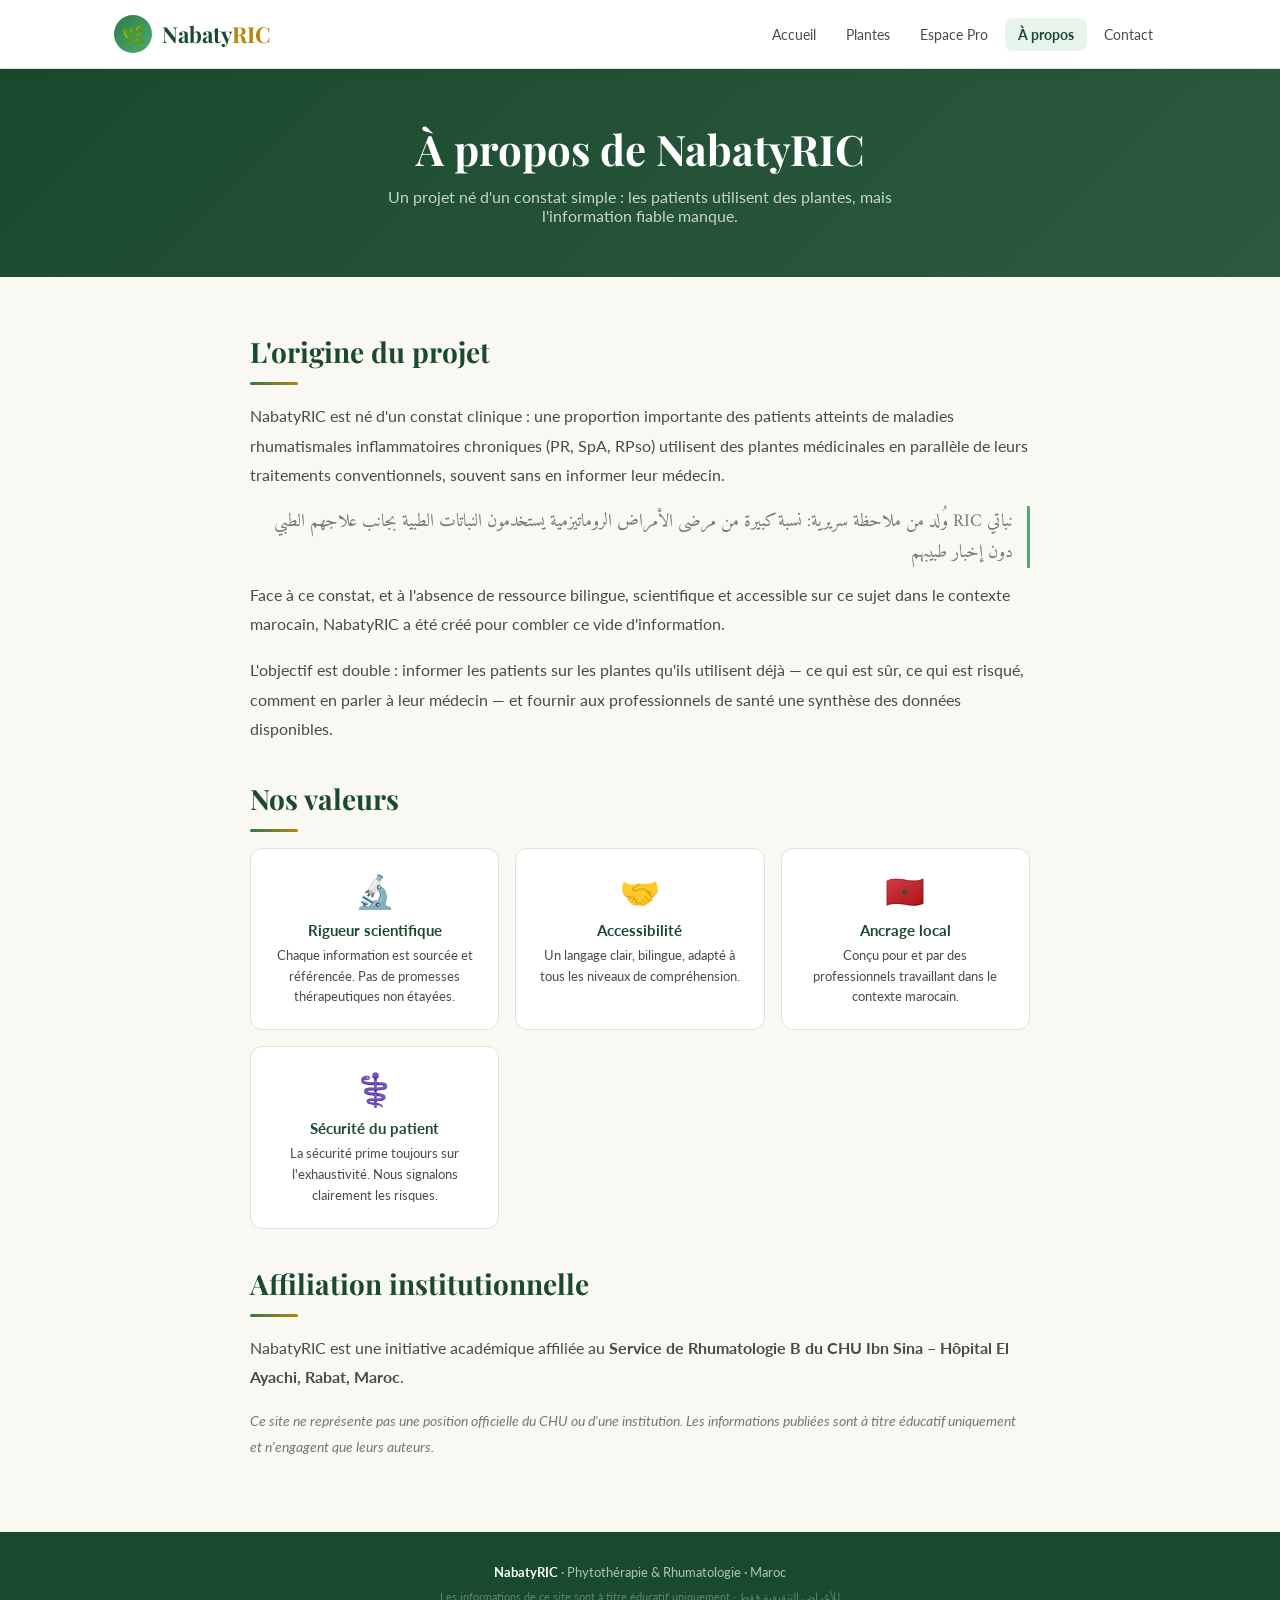
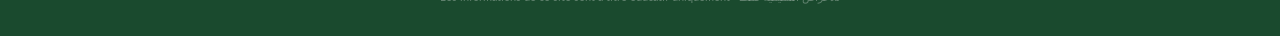
==== apropos.html @ 3fdabd67 "Add files via upload" ====
<!DOCTYPE html>
<html lang="fr" dir="ltr">
<head>
<meta charset="UTF-8">
<meta name="viewport" content="width=device-width, initial-scale=1.0">
<title>À propos — NabatyRIC</title>
<link href="https://fonts.googleapis.com/css2?family=Playfair+Display:wght@400;600;700&family=Lato:wght@300;400;700&family=Amiri:wght@400;700&display=swap" rel="stylesheet">
<style>
*{margin:0;padding:0;box-sizing:border-box}
:root{--green-deep:#1a4a2e;--green-mid:#2d7a4a;--green-light:#4caf70;--green-pale:#e8f5ec;--gold:#b8860b;--gold-light:#f5e6b0;--cream:#faf8f2;--text-dark:#1c1c1c;--text-mid:#4a4a4a;--text-light:#777;--white:#fff;--border:#d4e8d8;--radius:12px;--shadow:0 4px 24px rgba(26,74,46,0.10)}
body{font-family:'Lato',sans-serif;background:var(--cream);color:var(--text-dark);overflow-x:hidden}
nav{background:var(--white);border-bottom:1px solid var(--border);position:sticky;top:0;z-index:100;box-shadow:0 2px 12px rgba(26,74,46,0.07)}
.nav-inner{max-width:1100px;margin:0 auto;padding:0 24px;display:flex;align-items:center;justify-content:space-between;height:68px}
.logo{display:flex;align-items:center;gap:10px;text-decoration:none}
.logo-icon{width:38px;height:38px;background:linear-gradient(135deg,var(--green-mid),var(--green-light));border-radius:50%;display:flex;align-items:center;justify-content:center;font-size:20px}
.logo-text{font-family:'Playfair Display',serif;font-size:22px;color:var(--green-deep);font-weight:700}
.logo-text span{color:var(--gold)}
.nav-links{display:flex;align-items:center;gap:4px}
.nav-links a{font-size:14px;padding:8px 13px;border-radius:8px;text-decoration:none;color:var(--text-mid);font-weight:400;transition:all .2s}
.nav-links a:hover,.nav-links a.active{background:var(--green-pale);color:var(--green-deep);font-weight:700}
footer{background:var(--green-deep);color:rgba(255,255,255,0.65);text-align:center;padding:32px 24px;font-size:13px}
footer strong{color:var(--white)}
footer .copy{margin-top:10px;font-size:11px;color:rgba(255,255,255,0.3)}
.section{max-width:1100px;margin:0 auto;padding:56px 24px}
.divider{width:48px;height:3px;background:linear-gradient(90deg,var(--green-mid),var(--gold));border-radius:2px;margin:12px 0 16px}
.page-header{background:linear-gradient(135deg,var(--green-deep),#2d5a3e);padding:52px 24px;text-align:center;color:var(--white)}
.page-header h1{font-family:'Playfair Display',serif;font-size:42px;font-weight:700;margin-bottom:10px}
.page-header p{font-size:16px;color:rgba(255,255,255,0.75);max-width:560px;margin:0 auto}
.about-text p{font-size:16px;color:var(--text-mid);line-height:1.85;margin-bottom:16px}
.about-text .ar{font-family:'Amiri',serif;font-size:18px;direction:rtl;color:var(--text-light);border-right:3px solid var(--green-light);padding-right:14px;display:block;margin:12px 0}
.value-grid{display:grid;grid-template-columns:repeat(auto-fill,minmax(200px,1fr));gap:16px;margin-top:16px}
.value-card{background:var(--white);border:1px solid var(--border);border-radius:var(--radius);padding:22px;text-align:center}
.value-icon{font-size:32px;margin-bottom:10px}
.value-title{font-weight:700;color:var(--green-deep);font-size:15px;margin-bottom:6px}
.value-text{font-size:13px;color:var(--text-mid);line-height:1.6}
@media(max-width:768px){.page-header h1{font-size:28px}.nav-links a{font-size:12px;padding:6px 8px}}
</style>
</head>
<body>
<nav>
  <div class="nav-inner">
    <a class="logo" href="index.html">
      <div class="logo-icon">🌿</div>
      <div class="logo-text">Nabaty<span>RIC</span></div>
    </a>
    <div class="nav-links">
      <a href="index.html">Accueil</a>
      <a href="plantes.html">Plantes</a>
      <a href="pro.html">Espace Pro</a>
      <a href="apropos.html" class="active">À propos</a>
      <a href="contact.html">Contact</a>
    </div>
  </div>
</nav>

<div class="page-header">
  <h1>À propos de NabatyRIC</h1>
  <p>Un projet né d'un constat simple : les patients utilisent des plantes, mais l'information fiable manque.</p>
</div>

<div class="section">
  <div class="about-text" style="max-width:780px;margin:0 auto">
    <h2 style="font-family:'Playfair Display',serif;font-size:28px;color:var(--green-deep);margin-bottom:8px">L'origine du projet</h2>
    <div class="divider"></div>
    <p>NabatyRIC est né d'un constat clinique : une proportion importante des patients atteints de maladies rhumatismales inflammatoires chroniques (PR, SpA, RPso) utilisent des plantes médicinales en parallèle de leurs traitements conventionnels, souvent sans en informer leur médecin.</p>
    <span class="ar">نباتي RIC وُلد من ملاحظة سريرية: نسبة كبيرة من مرضى الأمراض الروماتيزمية يستخدمون النباتات الطبية بجانب علاجهم الطبي دون إخبار طبيبهم</span>
    <p>Face à ce constat, et à l'absence de ressource bilingue, scientifique et accessible sur ce sujet dans le contexte marocain, NabatyRIC a été créé pour combler ce vide d'information.</p>
    <p>L'objectif est double : informer les patients sur les plantes qu'ils utilisent déjà — ce qui est sûr, ce qui est risqué, comment en parler à leur médecin — et fournir aux professionnels de santé une synthèse des données disponibles.</p>

    <h2 style="font-family:'Playfair Display',serif;font-size:28px;color:var(--green-deep);margin:36px 0 8px">Nos valeurs</h2>
    <div class="divider"></div>
  </div>

  <div class="value-grid" style="max-width:780px;margin:0 auto">
    <div class="value-card">
      <div class="value-icon">🔬</div>
      <div class="value-title">Rigueur scientifique</div>
      <div class="value-text">Chaque information est sourcée et référencée. Pas de promesses thérapeutiques non étayées.</div>
    </div>
    <div class="value-card">
      <div class="value-icon">🤝</div>
      <div class="value-title">Accessibilité</div>
      <div class="value-text">Un langage clair, bilingue, adapté à tous les niveaux de compréhension.</div>
    </div>
    <div class="value-card">
      <div class="value-icon">🇲🇦</div>
      <div class="value-title">Ancrage local</div>
      <div class="value-text">Conçu pour et par des professionnels travaillant dans le contexte marocain.</div>
    </div>
    <div class="value-card">
      <div class="value-icon">⚕️</div>
      <div class="value-title">Sécurité du patient</div>
      <div class="value-text">La sécurité prime toujours sur l'exhaustivité. Nous signalons clairement les risques.</div>
    </div>
  </div>

  <div class="about-text" style="max-width:780px;margin:36px auto 0">
    <h2 style="font-family:'Playfair Display',serif;font-size:28px;color:var(--green-deep);margin-bottom:8px">Affiliation institutionnelle</h2>
    <div class="divider"></div>
    <p>NabatyRIC est une initiative académique affiliée au <strong>Service de Rhumatologie B du CHU Ibn Sina – Hôpital El Ayachi, Rabat, Maroc</strong>.</p>
    <p style="font-size:14px;color:var(--text-light);font-style:italic">Ce site ne représente pas une position officielle du CHU ou d'une institution. Les informations publiées sont à titre éducatif uniquement et n'engagent que leurs auteurs.</p>
  </div>
</div>

<footer>
  <strong>NabatyRIC</strong> · Phytothérapie &amp; Rhumatologie · Maroc
  <div class="copy">Les informations de ce site sont à titre éducatif uniquement · للأغراض التثقيفية فقط</div>
</footer>
</body>
</html>
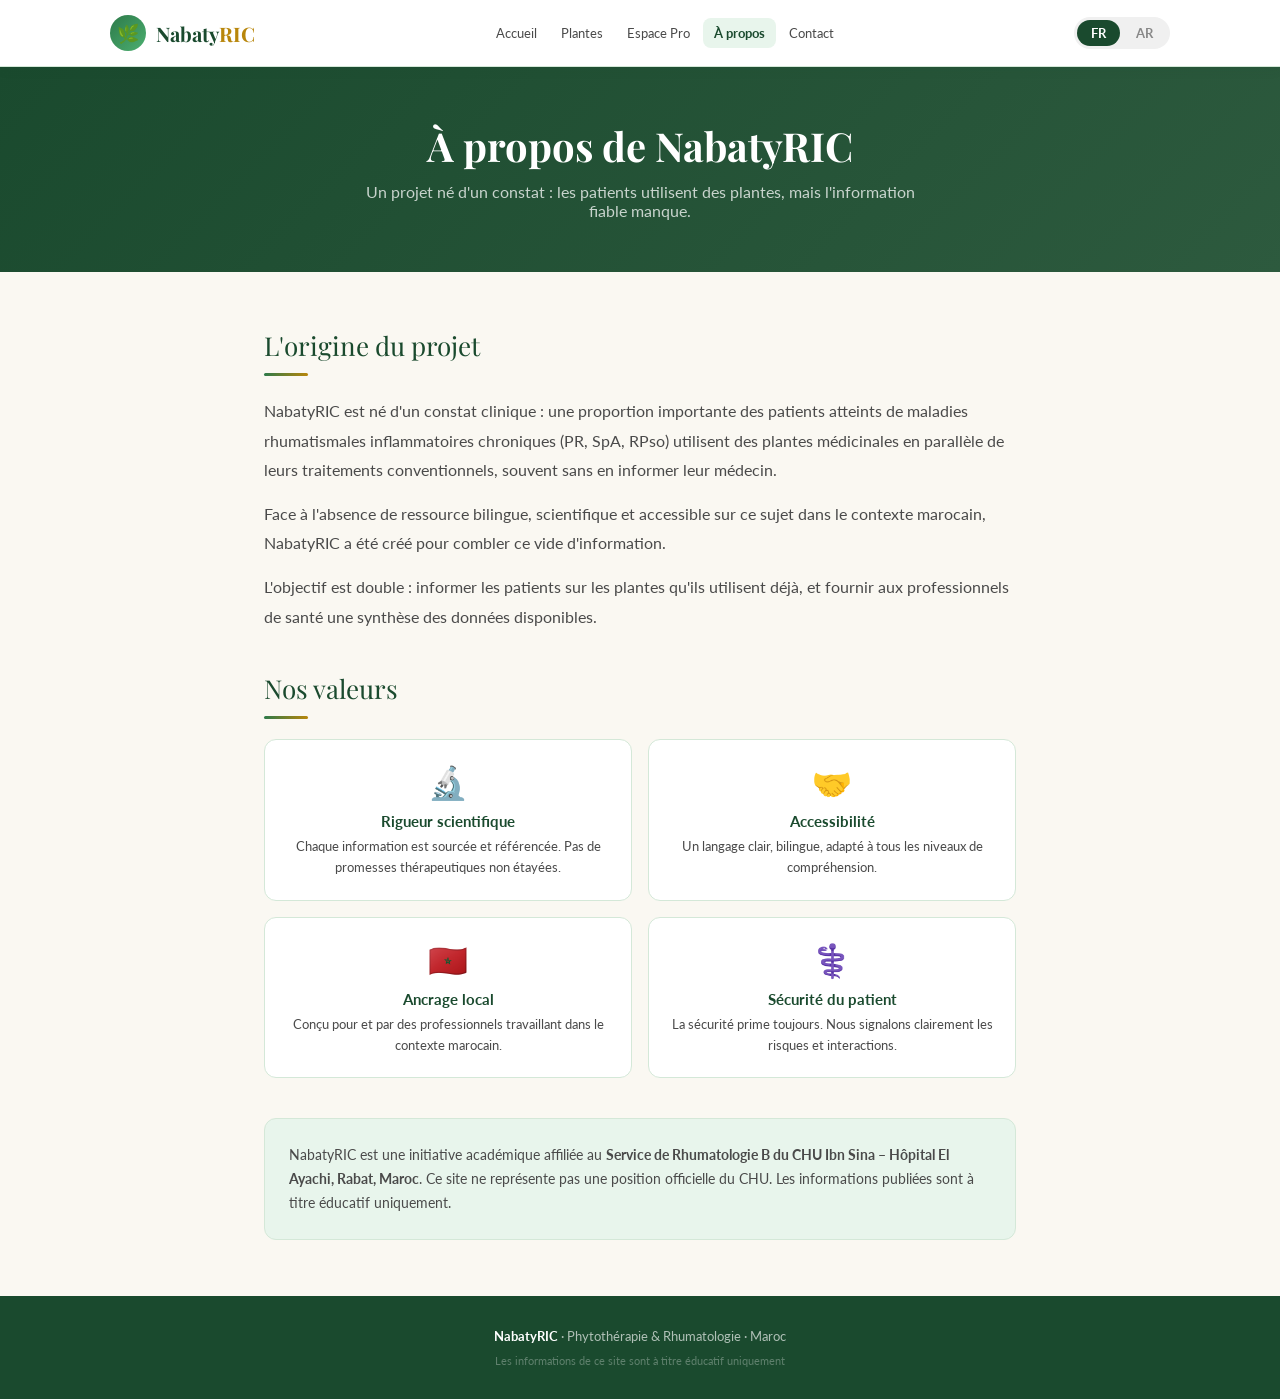
==== commit 4313f343: "Add files via upload" ====
--- a/apropos.html
+++ b/apropos.html
@@ -1,110 +1,94 @@
 <!DOCTYPE html>
-<html lang="fr" dir="ltr">
+<html lang="fr" dir="ltr" id="html-root">
 <head>
-<meta charset="UTF-8">
-<meta name="viewport" content="width=device-width, initial-scale=1.0">
+<meta charset="UTF-8"><meta name="viewport" content="width=device-width, initial-scale=1.0">
 <title>À propos — NabatyRIC</title>
 <link href="https://fonts.googleapis.com/css2?family=Playfair+Display:wght@400;600;700&family=Lato:wght@300;400;700&family=Amiri:wght@400;700&display=swap" rel="stylesheet">
 <style>
 *{margin:0;padding:0;box-sizing:border-box}
-:root{--green-deep:#1a4a2e;--green-mid:#2d7a4a;--green-light:#4caf70;--green-pale:#e8f5ec;--gold:#b8860b;--gold-light:#f5e6b0;--cream:#faf8f2;--text-dark:#1c1c1c;--text-mid:#4a4a4a;--text-light:#777;--white:#fff;--border:#d4e8d8;--radius:12px;--shadow:0 4px 24px rgba(26,74,46,0.10)}
+:root{--green-deep:#1a4a2e;--green-mid:#2d7a4a;--green-light:#4caf70;--green-pale:#e8f5ec;--gold:#b8860b;--gold-light:#f5e6b0;--cream:#faf8f2;--text-dark:#1c1c1c;--text-mid:#4a4a4a;--text-light:#777;--white:#fff;--border:#d4e8d8;--radius:12px}
 body{font-family:'Lato',sans-serif;background:var(--cream);color:var(--text-dark);overflow-x:hidden}
 nav{background:var(--white);border-bottom:1px solid var(--border);position:sticky;top:0;z-index:100;box-shadow:0 2px 12px rgba(26,74,46,0.07)}
-.nav-inner{max-width:1100px;margin:0 auto;padding:0 24px;display:flex;align-items:center;justify-content:space-between;height:68px}
-.logo{display:flex;align-items:center;gap:10px;text-decoration:none}
-.logo-icon{width:38px;height:38px;background:linear-gradient(135deg,var(--green-mid),var(--green-light));border-radius:50%;display:flex;align-items:center;justify-content:center;font-size:20px}
-.logo-text{font-family:'Playfair Display',serif;font-size:22px;color:var(--green-deep);font-weight:700}
-.logo-text span{color:var(--gold)}
-.nav-links{display:flex;align-items:center;gap:4px}
-.nav-links a{font-size:14px;padding:8px 13px;border-radius:8px;text-decoration:none;color:var(--text-mid);font-weight:400;transition:all .2s}
+.nav-inner{max-width:1100px;margin:0 auto;padding:0 20px;display:flex;align-items:center;justify-content:space-between;height:66px;gap:12px}
+.logo{display:flex;align-items:center;gap:10px;text-decoration:none;flex-shrink:0}
+.logo-icon{width:36px;height:36px;background:linear-gradient(135deg,var(--green-mid),var(--green-light));border-radius:50%;display:flex;align-items:center;justify-content:center;font-size:18px}
+.logo-text{font-family:'Playfair Display',serif;font-size:20px;color:var(--green-deep);font-weight:700}.logo-text span{color:var(--gold)}
+.nav-links{display:flex;align-items:center;gap:2px}
+.nav-links a{font-size:13px;padding:7px 11px;border-radius:8px;text-decoration:none;color:var(--text-mid);transition:all .2s}
 .nav-links a:hover,.nav-links a.active{background:var(--green-pale);color:var(--green-deep);font-weight:700}
+.lang-switcher{display:flex;align-items:center;background:#f0f0f0;border-radius:20px;padding:3px;gap:2px;flex-shrink:0}
+.lang-btn{padding:5px 14px;border-radius:16px;border:none;font-size:13px;font-weight:700;cursor:pointer;font-family:'Lato',sans-serif;background:transparent;color:#888;transition:all .2s}
+.lang-btn.active{background:var(--green-deep);color:var(--white)}
 footer{background:var(--green-deep);color:rgba(255,255,255,0.65);text-align:center;padding:32px 24px;font-size:13px}
-footer strong{color:var(--white)}
-footer .copy{margin-top:10px;font-size:11px;color:rgba(255,255,255,0.3)}
-.section{max-width:1100px;margin:0 auto;padding:56px 24px}
-.divider{width:48px;height:3px;background:linear-gradient(90deg,var(--green-mid),var(--gold));border-radius:2px;margin:12px 0 16px}
+footer strong{color:var(--white)}.copy{margin-top:10px;font-size:11px;color:rgba(255,255,255,0.3)}
 .page-header{background:linear-gradient(135deg,var(--green-deep),#2d5a3e);padding:52px 24px;text-align:center;color:var(--white)}
-.page-header h1{font-family:'Playfair Display',serif;font-size:42px;font-weight:700;margin-bottom:10px}
+.page-header h1{font-family:'Playfair Display',serif;font-size:40px;font-weight:700;margin-bottom:10px}
 .page-header p{font-size:16px;color:rgba(255,255,255,0.75);max-width:560px;margin:0 auto}
-.about-text p{font-size:16px;color:var(--text-mid);line-height:1.85;margin-bottom:16px}
-.about-text .ar{font-family:'Amiri',serif;font-size:18px;direction:rtl;color:var(--text-light);border-right:3px solid var(--green-light);padding-right:14px;display:block;margin:12px 0}
-.value-grid{display:grid;grid-template-columns:repeat(auto-fill,minmax(200px,1fr));gap:16px;margin-top:16px}
-.value-card{background:var(--white);border:1px solid var(--border);border-radius:var(--radius);padding:22px;text-align:center}
-.value-icon{font-size:32px;margin-bottom:10px}
-.value-title{font-weight:700;color:var(--green-deep);font-size:15px;margin-bottom:6px}
-.value-text{font-size:13px;color:var(--text-mid);line-height:1.6}
-@media(max-width:768px){.page-header h1{font-size:28px}.nav-links a{font-size:12px;padding:6px 8px}}
+.section{max-width:800px;margin:0 auto;padding:56px 24px}
+.section-title{font-family:'Playfair Display',serif;font-size:26px;color:var(--green-deep);margin-bottom:8px}
+.divider{width:44px;height:3px;background:linear-gradient(90deg,var(--green-mid),var(--gold));border-radius:2px;margin:10px 0 20px}
+.text-block p{font-size:16px;color:var(--text-mid);line-height:1.85;margin-bottom:14px}
+.values-grid{display:grid;grid-template-columns:1fr 1fr;gap:16px;margin-top:8px}
+.val-card{background:var(--white);border:1px solid var(--border);border-radius:var(--radius);padding:22px;text-align:center}
+.val-icon{font-size:32px;margin-bottom:10px}
+.val-title{font-weight:700;color:var(--green-deep);font-size:15px;margin-bottom:6px}
+.val-text{font-size:13px;color:var(--text-mid);line-height:1.6}
+[dir="rtl"] body,[dir="rtl"] .text-block p,[dir="rtl"] .val-text{font-family:'Amiri',serif;font-size:16px}
+[dir="rtl"] .section-title,[dir="rtl"] .val-title,[dir="rtl"] .page-header h1{font-family:'Amiri',serif}
+@media(max-width:768px){.page-header h1{font-size:28px}.nav-links{display:none}.values-grid{grid-template-columns:1fr}}
 </style>
 </head>
 <body>
-<nav>
-  <div class="nav-inner">
-    <a class="logo" href="index.html">
-      <div class="logo-icon">🌿</div>
-      <div class="logo-text">Nabaty<span>RIC</span></div>
-    </a>
-    <div class="nav-links">
-      <a href="index.html">Accueil</a>
-      <a href="plantes.html">Plantes</a>
-      <a href="pro.html">Espace Pro</a>
-      <a href="apropos.html" class="active">À propos</a>
-      <a href="contact.html">Contact</a>
-    </div>
+<nav><div class="nav-inner">
+  <a class="logo" href="index.html"><div class="logo-icon">🌿</div><div class="logo-text">Nabaty<span>RIC</span></div></a>
+  <div class="nav-links">
+    <a href="index.html" data-fr="Accueil" data-ar="الرئيسية">Accueil</a>
+    <a href="plantes.html" data-fr="Plantes" data-ar="النباتات">Plantes</a>
+    <a href="pro.html" data-fr="Espace Pro" data-ar="الفضاء المهني">Espace Pro</a>
+    <a href="apropos.html" class="active" data-fr="À propos" data-ar="حول">À propos</a>
+    <a href="contact.html" data-fr="Contact" data-ar="تواصل">Contact</a>
   </div>
-</nav>
+  <div class="lang-switcher">
+    <button class="lang-btn active" onclick="setLang('fr')">FR</button>
+    <button class="lang-btn" onclick="setLang('ar')">AR</button>
+  </div>
+</div></nav>
 
 <div class="page-header">
-  <h1>À propos de NabatyRIC</h1>
-  <p>Un projet né d'un constat simple : les patients utilisent des plantes, mais l'information fiable manque.</p>
+  <h1 data-fr="À propos de NabatyRIC" data-ar="حول نباتي RIC">À propos de NabatyRIC</h1>
+  <p data-fr="Un projet né d'un constat : les patients utilisent des plantes, mais l'information fiable manque." data-ar="مشروع وُلد من ملاحظة: المرضى يستخدمون النباتات لكن المعلومات الموثوقة غائبة.">Un projet né d'un constat : les patients utilisent des plantes, mais l'information fiable manque.</p>
 </div>
 
 <div class="section">
-  <div class="about-text" style="max-width:780px;margin:0 auto">
-    <h2 style="font-family:'Playfair Display',serif;font-size:28px;color:var(--green-deep);margin-bottom:8px">L'origine du projet</h2>
-    <div class="divider"></div>
-    <p>NabatyRIC est né d'un constat clinique : une proportion importante des patients atteints de maladies rhumatismales inflammatoires chroniques (PR, SpA, RPso) utilisent des plantes médicinales en parallèle de leurs traitements conventionnels, souvent sans en informer leur médecin.</p>
-    <span class="ar">نباتي RIC وُلد من ملاحظة سريرية: نسبة كبيرة من مرضى الأمراض الروماتيزمية يستخدمون النباتات الطبية بجانب علاجهم الطبي دون إخبار طبيبهم</span>
-    <p>Face à ce constat, et à l'absence de ressource bilingue, scientifique et accessible sur ce sujet dans le contexte marocain, NabatyRIC a été créé pour combler ce vide d'information.</p>
-    <p>L'objectif est double : informer les patients sur les plantes qu'ils utilisent déjà — ce qui est sûr, ce qui est risqué, comment en parler à leur médecin — et fournir aux professionnels de santé une synthèse des données disponibles.</p>
-
-    <h2 style="font-family:'Playfair Display',serif;font-size:28px;color:var(--green-deep);margin:36px 0 8px">Nos valeurs</h2>
-    <div class="divider"></div>
+  <div class="section-title" data-fr="L'origine du projet" data-ar="نشأة المشروع">L'origine du projet</div>
+  <div class="divider"></div>
+  <div class="text-block">
+    <p data-fr="NabatyRIC est né d'un constat clinique : une proportion importante des patients atteints de maladies rhumatismales inflammatoires chroniques (PR, SpA, RPso) utilisent des plantes médicinales en parallèle de leurs traitements conventionnels, souvent sans en informer leur médecin." data-ar="نباتي RIC وُلد من ملاحظة سريرية: نسبة كبيرة من مرضى الأمراض الروماتيزمية الالتهابية المزمنة يستخدمون النباتات الطبية بجانب علاجهم التقليدي، في الغالب دون إخبار طبيبهم.">NabatyRIC est né d'un constat clinique : une proportion importante des patients atteints de maladies rhumatismales inflammatoires chroniques utilisent des plantes médicinales en parallèle de leurs traitements, souvent sans en informer leur médecin.</p>
+    <p data-fr="Face à l'absence de ressource bilingue, scientifique et accessible sur ce sujet dans le contexte marocain, NabatyRIC a été créé pour combler ce vide d'information." data-ar="في غياب مورد ثنائي اللغة وعلمي وسهل الوصول حول هذا الموضوع في السياق المغربي، تم إنشاء نباتي RIC لسد هذا الفراغ المعلوماتي.">Face à l'absence de ressource bilingue, scientifique et accessible sur ce sujet dans le contexte marocain, NabatyRIC a été créé pour combler ce vide d'information.</p>
+    <p data-fr="L'objectif est double : informer les patients sur les plantes qu'ils utilisent déjà, et fournir aux professionnels de santé une synthèse des données disponibles." data-ar="الهدف مزدوج: إعلام المرضى بالنباتات التي يستخدمونها فعلاً، وتزويد المختصين الصحيين بتلخيص للبيانات المتاحة.">L'objectif est double : informer les patients sur les plantes qu'ils utilisent déjà, et fournir aux professionnels de santé une synthèse des données disponibles.</p>
   </div>
 
-  <div class="value-grid" style="max-width:780px;margin:0 auto">
-    <div class="value-card">
-      <div class="value-icon">🔬</div>
-      <div class="value-title">Rigueur scientifique</div>
-      <div class="value-text">Chaque information est sourcée et référencée. Pas de promesses thérapeutiques non étayées.</div>
-    </div>
-    <div class="value-card">
-      <div class="value-icon">🤝</div>
-      <div class="value-title">Accessibilité</div>
-      <div class="value-text">Un langage clair, bilingue, adapté à tous les niveaux de compréhension.</div>
-    </div>
-    <div class="value-card">
-      <div class="value-icon">🇲🇦</div>
-      <div class="value-title">Ancrage local</div>
-      <div class="value-text">Conçu pour et par des professionnels travaillant dans le contexte marocain.</div>
-    </div>
-    <div class="value-card">
-      <div class="value-icon">⚕️</div>
-      <div class="value-title">Sécurité du patient</div>
-      <div class="value-text">La sécurité prime toujours sur l'exhaustivité. Nous signalons clairement les risques.</div>
-    </div>
+  <div class="section-title" style="margin-top:40px" data-fr="Nos valeurs" data-ar="قيمنا">Nos valeurs</div>
+  <div class="divider"></div>
+  <div class="values-grid">
+    <div class="val-card"><div class="val-icon">🔬</div><div class="val-title" data-fr="Rigueur scientifique" data-ar="الصرامة العلمية">Rigueur scientifique</div><div class="val-text" data-fr="Chaque information est sourcée et référencée. Pas de promesses thérapeutiques non étayées." data-ar="كل معلومة مُصدَّرة ومُرجَّعة. لا وعود علاجية غير مدعومة.">Chaque information est sourcée. Pas de promesses thérapeutiques non étayées.</div></div>
+    <div class="val-card"><div class="val-icon">🤝</div><div class="val-title" data-fr="Accessibilité" data-ar="إمكانية الوصول">Accessibilité</div><div class="val-text" data-fr="Un langage clair, bilingue, adapté à tous les niveaux de compréhension." data-ar="لغة واضحة، ثنائية، مناسبة لجميع مستويات الفهم.">Un langage clair, bilingue, adapté à tous les niveaux.</div></div>
+    <div class="val-card"><div class="val-icon">🇲🇦</div><div class="val-title" data-fr="Ancrage local" data-ar="الجذور المحلية">Ancrage local</div><div class="val-text" data-fr="Conçu pour et par des professionnels travaillant dans le contexte marocain." data-ar="مصمم لصالح المختصين العاملين في السياق المغربي وبمشاركتهم.">Conçu pour le contexte marocain.</div></div>
+    <div class="val-card"><div class="val-icon">⚕️</div><div class="val-title" data-fr="Sécurité du patient" data-ar="سلامة المريض">Sécurité du patient</div><div class="val-text" data-fr="La sécurité prime toujours. Nous signalons clairement les risques et interactions." data-ar="السلامة تأتي دائماً أولاً. نُشير بوضوح إلى المخاطر والتفاعلات.">La sécurité prime toujours. Les risques sont signalés clairement.</div></div>
   </div>
 
-  <div class="about-text" style="max-width:780px;margin:36px auto 0">
-    <h2 style="font-family:'Playfair Display',serif;font-size:28px;color:var(--green-deep);margin-bottom:8px">Affiliation institutionnelle</h2>
-    <div class="divider"></div>
-    <p>NabatyRIC est une initiative académique affiliée au <strong>Service de Rhumatologie B du CHU Ibn Sina – Hôpital El Ayachi, Rabat, Maroc</strong>.</p>
-    <p style="font-size:14px;color:var(--text-light);font-style:italic">Ce site ne représente pas une position officielle du CHU ou d'une institution. Les informations publiées sont à titre éducatif uniquement et n'engagent que leurs auteurs.</p>
+  <div style="margin-top:40px;background:var(--green-pale);border:1px solid var(--border);border-radius:var(--radius);padding:24px">
+    <p style="font-size:14px;color:var(--text-mid);line-height:1.7" data-fr="NabatyRIC est une initiative académique affiliée au <strong>Service de Rhumatologie B du CHU Ibn Sina – Hôpital El Ayachi, Rabat, Maroc</strong>. Ce site ne représente pas une position officielle du CHU. Les informations publiées sont à titre éducatif uniquement." data-ar="نباتي RIC مبادرة أكاديمية مرتبطة بـ<strong>مصلحة الروماتولوجيا B بالمستشفى الجامعي ابن سينا – مستشفى العياشي، الرباط، المغرب</strong>. لا يمثل هذا الموقع موقفاً رسمياً للمستشفى. المعلومات المنشورة للأغراض التعليمية فقط.">NabatyRIC est une initiative académique affiliée au <strong>Service de Rhumatologie B du CHU Ibn Sina – Hôpital El Ayachi, Rabat, Maroc</strong>. Les informations publiées sont à titre éducatif uniquement.</p>
   </div>
 </div>
 
 <footer>
-  <strong>NabatyRIC</strong> · Phytothérapie &amp; Rhumatologie · Maroc
-  <div class="copy">Les informations de ce site sont à titre éducatif uniquement · للأغراض التثقيفية فقط</div>
+  <strong>NabatyRIC</strong> · <span data-fr="Phytothérapie & Rhumatologie · Maroc" data-ar="الطب النباتي والروماتيزم · المغرب">Phytothérapie & Rhumatologie · Maroc</span>
+  <div class="copy" data-fr="Les informations de ce site sont à titre éducatif uniquement" data-ar="المعلومات الواردة للأغراض التثقيفية فقط">Les informations de ce site sont à titre éducatif uniquement</div>
 </footer>
-</body>
-</html>
+<script>
+let currentLang=localStorage.getItem('nabatyric-lang')||'fr';
+function setLang(lang){currentLang=lang;localStorage.setItem('nabatyric-lang',lang);const root=document.getElementById('html-root');root.lang=lang;root.dir=lang==='ar'?'rtl':'ltr';document.querySelectorAll('.lang-btn').forEach(b=>{b.classList.toggle('active',b.textContent.toLowerCase()===lang)});document.querySelectorAll('[data-fr]').forEach(el=>{const c=lang==='ar'?el.getAttribute('data-ar'):el.getAttribute('data-fr');if(c)el.innerHTML=c})}
+setLang(currentLang);
+</script>
+</body></html>
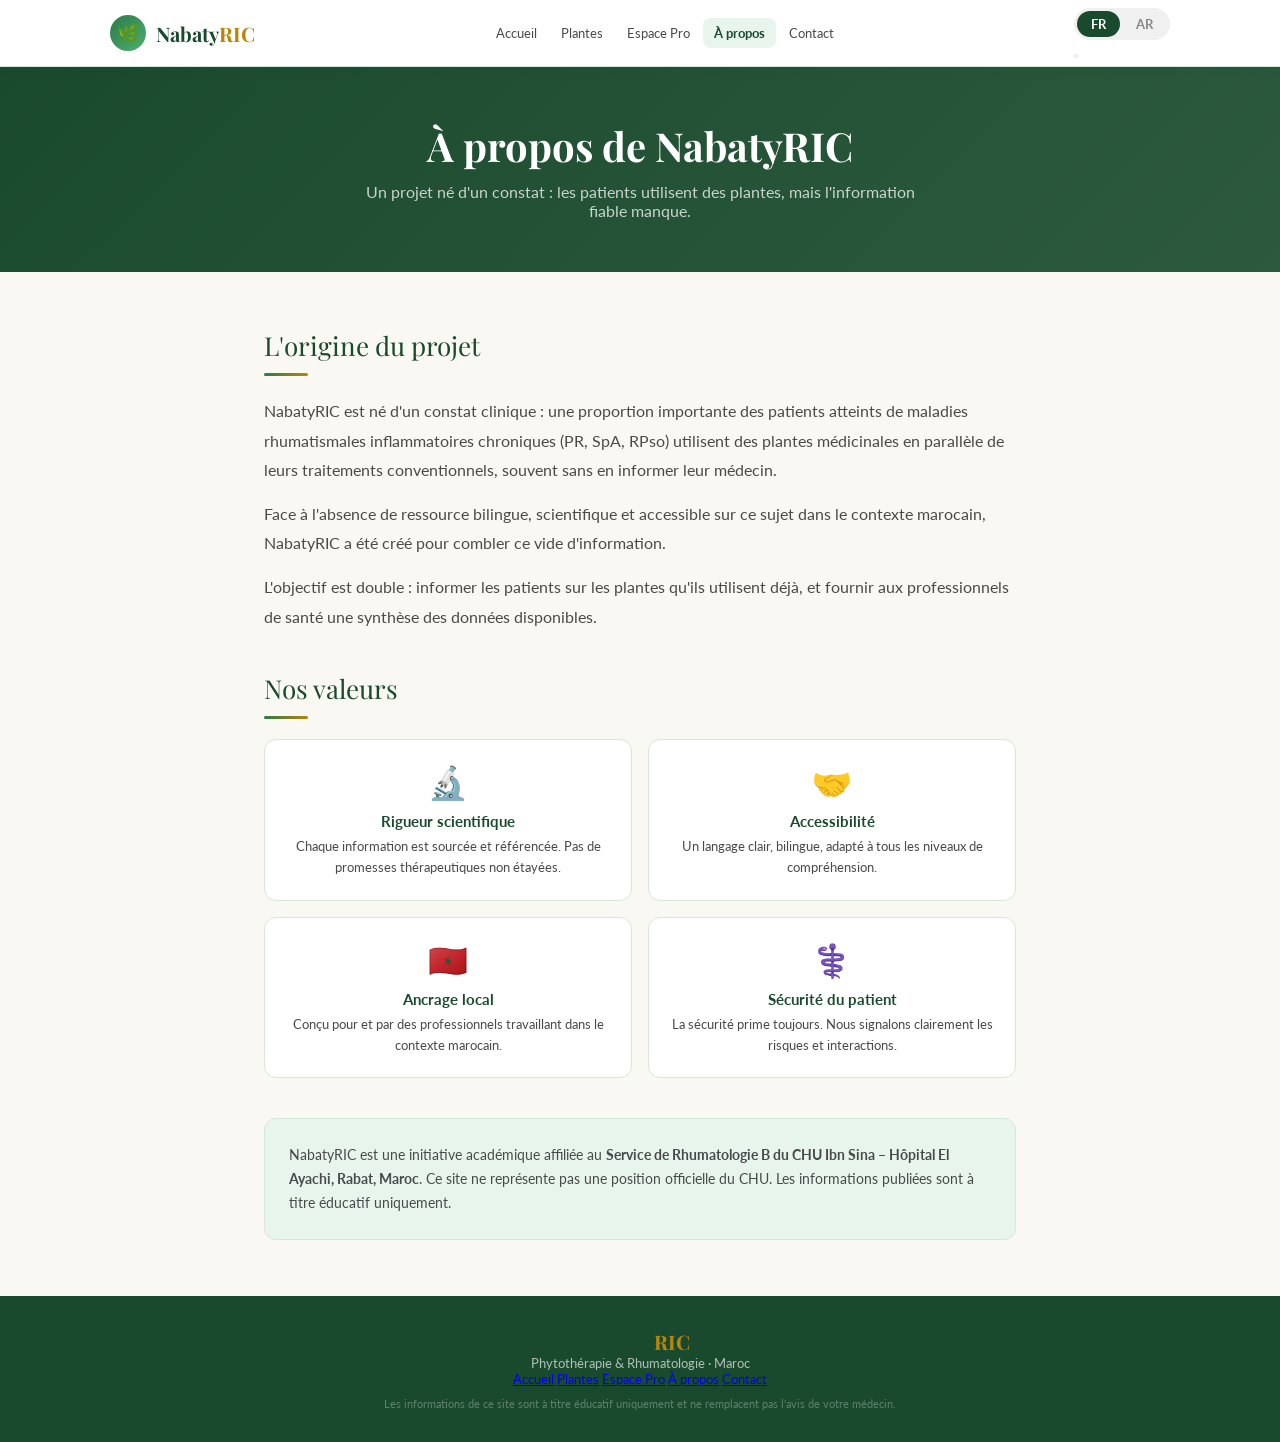
==== commit f06c081b: "Add files via upload" ====
--- a/apropos.html
+++ b/apropos.html
@@ -3,7 +3,7 @@
 <head>
 <meta charset="UTF-8"><meta name="viewport" content="width=device-width, initial-scale=1.0">
 <title>À propos — NabatyRIC</title>
-<link href="https://fonts.googleapis.com/css2?family=Playfair+Display:wght@400;600;700&family=Lato:wght@300;400;700&family=Amiri:wght@400;700&display=swap" rel="stylesheet">
+<link href="https://fonts.googleapis.com/css2?family=Playfair+Display:wght@400;600;700&family=Lato:wght@300;400;700&family=Amiri:wght@400;700&family=Tajawal:wght@400;500;700&display=swap" rel="stylesheet">
 <style>
 *{margin:0;padding:0;box-sizing:border-box}
 :root{--green-deep:#1a4a2e;--green-mid:#2d7a4a;--green-light:#4caf70;--green-pale:#e8f5ec;--gold:#b8860b;--gold-light:#f5e6b0;--cream:#faf8f2;--text-dark:#1c1c1c;--text-mid:#4a4a4a;--text-light:#777;--white:#fff;--border:#d4e8d8;--radius:12px}
@@ -37,6 +37,8 @@
 [dir="rtl"] .section-title,[dir="rtl"] .val-title,[dir="rtl"] .page-header h1{font-family:'Amiri',serif}
 @media(max-width:768px){.page-header h1{font-size:28px}.nav-links{display:none}.values-grid{grid-template-columns:1fr}}
 </style>
+<link rel="stylesheet" href="assets/nabatyric.css">
+<meta name="theme-color" content="#1a4a2e">
 </head>
 <body>
 <nav><div class="nav-inner">
@@ -48,10 +50,13 @@
     <a href="apropos.html" class="active" data-fr="À propos" data-ar="حول">À propos</a>
     <a href="contact.html" data-fr="Contact" data-ar="تواصل">Contact</a>
   </div>
-  <div class="lang-switcher">
+  <div class="nav-right">
+      <div class="lang-switcher">
     <button class="lang-btn active" onclick="setLang('fr')">FR</button>
     <button class="lang-btn" onclick="setLang('ar')">AR</button>
   </div>
+      <button class="nav-toggle" type="button" aria-label="Menu" aria-expanded="false"><span></span><span></span><span></span></button>
+    </div>
 </div></nav>
 
 <div class="page-header">
@@ -82,13 +87,26 @@
   </div>
 </div>
 
-<footer>
-  <strong>NabatyRIC</strong> · <span data-fr="Phytothérapie & Rhumatologie · Maroc" data-ar="الطب النباتي والروماتيزم · المغرب">Phytothérapie & Rhumatologie · Maroc</span>
-  <div class="copy" data-fr="Les informations de ce site sont à titre éducatif uniquement" data-ar="المعلومات الواردة للأغراض التثقيفية فقط">Les informations de ce site sont à titre éducatif uniquement</div>
+<footer class="site-footer">
+  <div class="footer-inner">
+    <div class="footer-brand">
+      <div class="logo-text">Nabaty<span>RIC</span></div>
+      <p data-fr="Phytothérapie &amp; Rhumatologie · Maroc" data-ar="الطب النباتي والروماتيزم · المغرب">Phytothérapie &amp; Rhumatologie · Maroc</p>
+    </div>
+    <div class="footer-links">
+      <a href="index.html" data-fr="Accueil" data-ar="الرئيسية">Accueil</a>
+      <a href="plantes.html" data-fr="Plantes" data-ar="النباتات">Plantes</a>
+      <a href="pro.html" data-fr="Espace Pro" data-ar="الفضاء المهني">Espace Pro</a>
+      <a href="apropos.html" data-fr="À propos" data-ar="حول">À propos</a>
+      <a href="contact.html" data-fr="Contact" data-ar="تواصل">Contact</a>
+    </div>
+  </div>
+  <div class="copy" data-fr="Les informations de ce site sont à titre éducatif uniquement et ne remplacent pas l'avis de votre médecin." data-ar="المعلومات الواردة في هذا الموقع للأغراض التثقيفية فقط ولا تغني عن استشارة الطبيب.">Les informations de ce site sont à titre éducatif uniquement et ne remplacent pas l'avis de votre médecin.</div>
 </footer>
 <script>
 let currentLang=localStorage.getItem('nabatyric-lang')||'fr';
 function setLang(lang){currentLang=lang;localStorage.setItem('nabatyric-lang',lang);const root=document.getElementById('html-root');root.lang=lang;root.dir=lang==='ar'?'rtl':'ltr';document.querySelectorAll('.lang-btn').forEach(b=>{b.classList.toggle('active',b.textContent.toLowerCase()===lang)});document.querySelectorAll('[data-fr]').forEach(el=>{const c=lang==='ar'?el.getAttribute('data-ar'):el.getAttribute('data-fr');if(c)el.innerHTML=c})}
 setLang(currentLang);
 </script>
+<script src="assets/nabatyric.js"></script>
 </body></html>
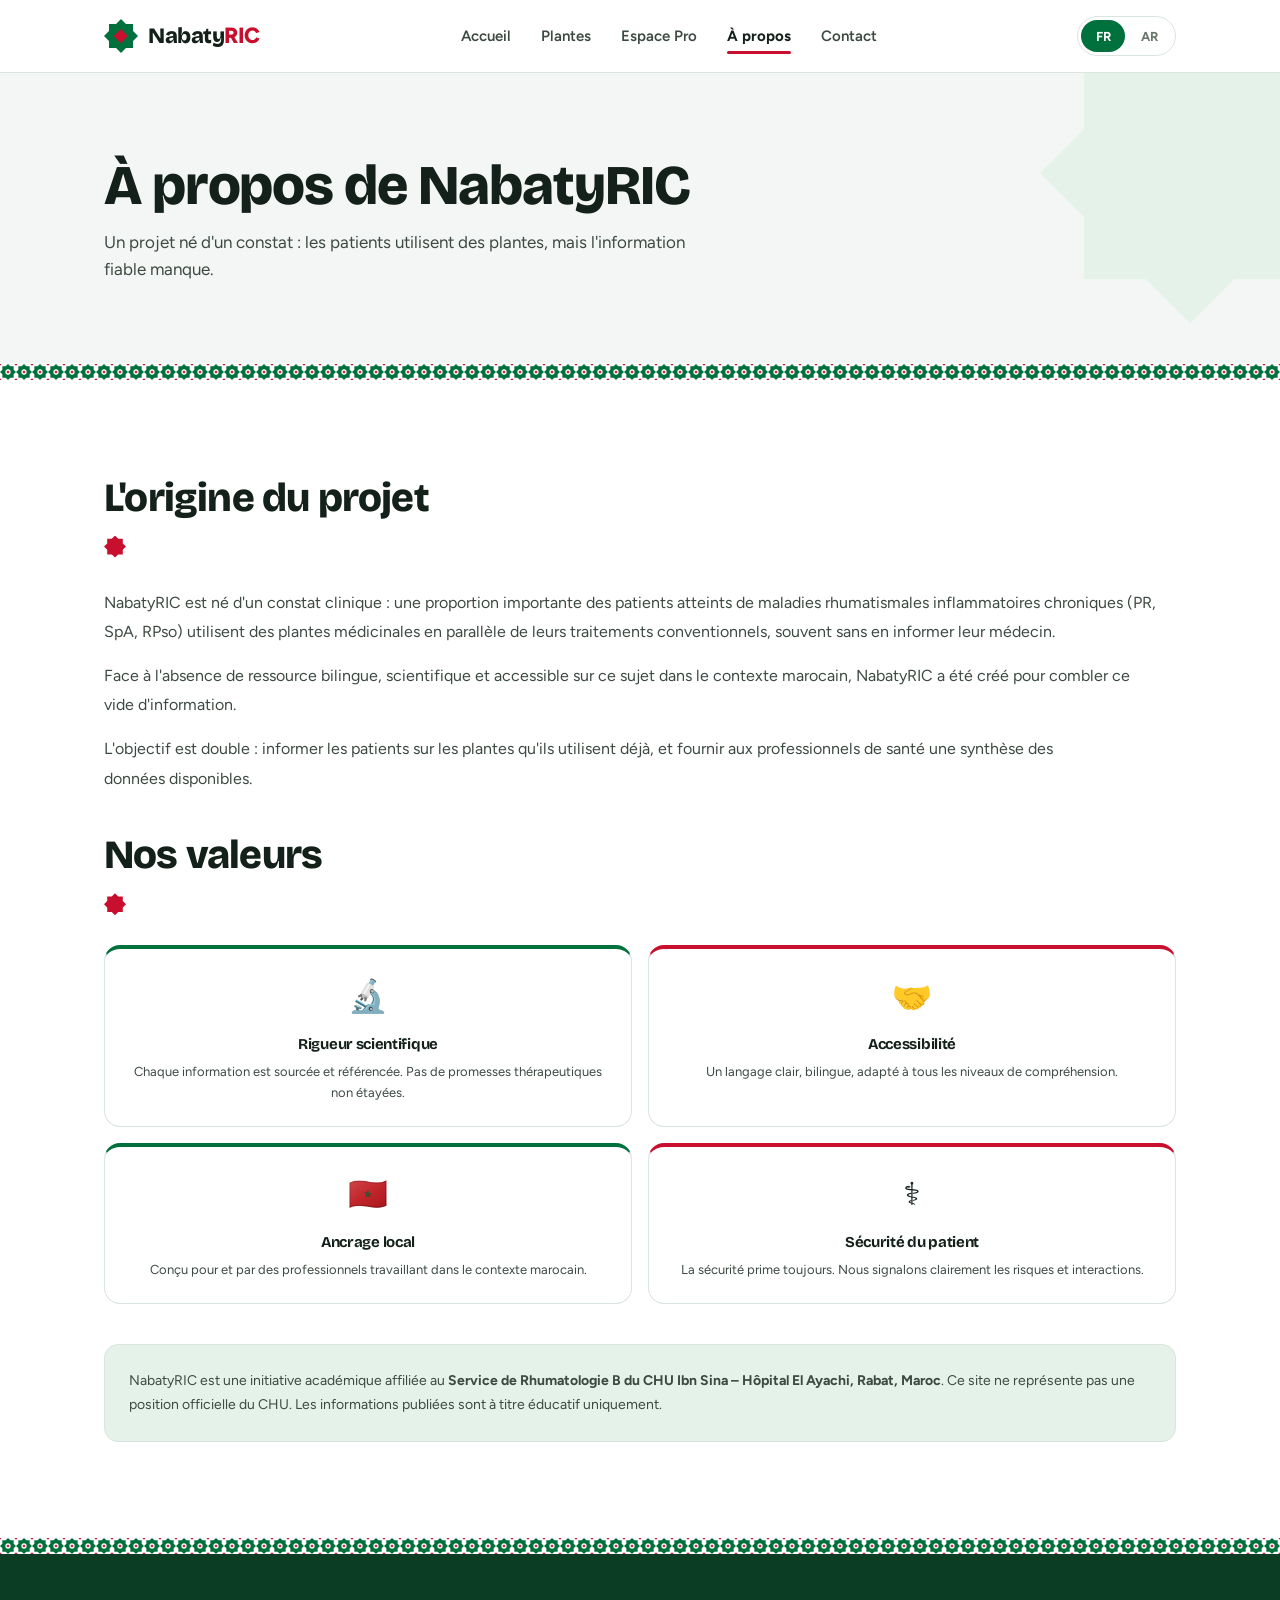
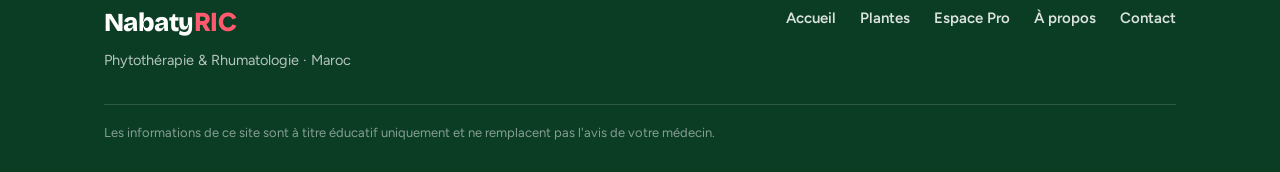
==== commit 87475a06: "Add files via upload" ====
--- a/apropos.html
+++ b/apropos.html
@@ -3,7 +3,7 @@
 <head>
 <meta charset="UTF-8"><meta name="viewport" content="width=device-width, initial-scale=1.0">
 <title>À propos — NabatyRIC</title>
-<link href="https://fonts.googleapis.com/css2?family=Playfair+Display:wght@400;600;700&family=Lato:wght@300;400;700&family=Amiri:wght@400;700&family=Tajawal:wght@400;500;700&display=swap" rel="stylesheet">
+<link href="https://fonts.googleapis.com/css2?family=Bricolage+Grotesque:opsz,wght@12..96,600;12..96,800&family=Figtree:wght@400;500;600;700&family=Noto+Kufi+Arabic:wght@500;700&family=Tajawal:wght@400;500;700&display=swap" rel="stylesheet">
 <style>
 *{margin:0;padding:0;box-sizing:border-box}
 :root{--green-deep:#1a4a2e;--green-mid:#2d7a4a;--green-light:#4caf70;--green-pale:#e8f5ec;--gold:#b8860b;--gold-light:#f5e6b0;--cream:#faf8f2;--text-dark:#1c1c1c;--text-mid:#4a4a4a;--text-light:#777;--white:#fff;--border:#d4e8d8;--radius:12px}
@@ -37,8 +37,8 @@
 [dir="rtl"] .section-title,[dir="rtl"] .val-title,[dir="rtl"] .page-header h1{font-family:'Amiri',serif}
 @media(max-width:768px){.page-header h1{font-size:28px}.nav-links{display:none}.values-grid{grid-template-columns:1fr}}
 </style>
-<link rel="stylesheet" href="assets/nabatyric.css">
-<meta name="theme-color" content="#1a4a2e">
+<link rel="stylesheet" href="nabatyric.css">
+<meta name="theme-color" content="#ffffff">
 </head>
 <body>
 <nav><div class="nav-inner">
@@ -108,5 +108,5 @@
 function setLang(lang){currentLang=lang;localStorage.setItem('nabatyric-lang',lang);const root=document.getElementById('html-root');root.lang=lang;root.dir=lang==='ar'?'rtl':'ltr';document.querySelectorAll('.lang-btn').forEach(b=>{b.classList.toggle('active',b.textContent.toLowerCase()===lang)});document.querySelectorAll('[data-fr]').forEach(el=>{const c=lang==='ar'?el.getAttribute('data-ar'):el.getAttribute('data-fr');if(c)el.innerHTML=c})}
 setLang(currentLang);
 </script>
-<script src="assets/nabatyric.js"></script>
+<script src="nabatyric.js"></script>
 </body></html>
--- a/nabatyric.css
+++ b/nabatyric.css
@@ -0,0 +1,317 @@
+/* =========================================================
+   NabatyRIC — Design v3 « Zellige »
+   Blanc · Vert · Rouge — motif : étoile à 8 branches (khatam)
+   Chargé APRÈS le <style> de chaque page.
+   ========================================================= */
+
+:root{
+  /* Palette */
+  --white:#FFFFFF;
+  --paper:#F3F6F4;
+  --ink:#14211A;
+  --green:#00703C;
+  --green-dark:#0A3D24;
+  --green-tint:#E5F2EA;
+  --red:#C8102E;
+  --red-dark:#9E0C24;
+  --red-tint:#FCEBED;
+  --line:#DCE4DF;
+
+  /* Remappage des anciennes variables du site */
+  --green-deep:var(--green-dark);
+  --green-mid:var(--green);
+  --green-light:#2E9E5B;
+  --green-pale:var(--green-tint);
+  --gold:var(--red);
+  --gold-light:var(--red-tint);
+  --cream:var(--white);
+  --text-dark:var(--ink);
+  --text-mid:#3D4A42;
+  --text-light:#68756D;
+  --border:var(--line);
+  --radius:14px;
+  --shadow:0 14px 34px -18px rgba(10,61,36,.35);
+
+  --f-display:'Bricolage Grotesque','Figtree',system-ui,sans-serif;
+  --f-body:'Figtree',system-ui,sans-serif;
+  --f-ar:'Tajawal','Figtree',sans-serif;
+  --f-ar-display:'Noto Kufi Arabic','Tajawal',sans-serif;
+
+  --nav-h:72px;
+  --container:1120px;
+  --star:polygon(50% 0%,64.6% 14.6%,85.4% 14.6%,85.4% 35.4%,100% 50%,85.4% 64.6%,85.4% 85.4%,64.6% 85.4%,50% 100%,35.4% 85.4%,14.6% 85.4%,14.6% 64.6%,0% 50%,14.6% 35.4%,14.6% 14.6%,35.4% 14.6%);
+  /* Frise zellige (fond blanc, étoile verte, losanges rouges) */
+  --band:url("data:image/svg+xml,%3Csvg xmlns='http://www.w3.org/2000/svg' viewBox='0 0 28 28'%3E%3Crect width='28' height='28' fill='%23fff'/%3E%3Cpath fill='%2300703C' d='M14 0L18.1 4.1H23.9V9.9L28 14L23.9 18.1V23.9H18.1L14 28L9.9 23.9H4.1V18.1L0 14L4.1 9.9V4.1H9.9Z'/%3E%3Ccircle cx='14' cy='14' r='4.6' fill='%23fff'/%3E%3Cpath fill='%23C8102E' d='M14 11.2L16.8 14L14 16.8L11.2 14Z M0 -3L3 0L0 3L-3 0Z M28 -3L31 0L28 3L25 0Z M0 25L3 28L0 31L-3 28Z M28 25L31 28L28 31L25 28Z'/%3E%3C/svg%3E");
+  /* Trame claire pour les fonds */
+  --pattern:url("data:image/svg+xml,%3Csvg xmlns='http://www.w3.org/2000/svg' viewBox='0 0 28 28'%3E%3Cpath fill='none' stroke='%2300703C' stroke-opacity='.35' stroke-width='.8' d='M14 0L18.1 4.1H23.9V9.9L28 14L23.9 18.1V23.9H18.1L14 28L9.9 23.9H4.1V18.1L0 14L4.1 9.9V4.1H9.9Z'/%3E%3Cpath fill='%23C8102E' fill-opacity='.55' d='M14 12L16 14L14 16L12 14Z'/%3E%3C/svg%3E");
+}
+
+/* ---------- BASE ---------- */
+html{scroll-behavior:smooth;-webkit-text-size-adjust:100%}
+body{background:var(--white);color:var(--ink);font-size:16.5px;line-height:1.6;-webkit-font-smoothing:antialiased}
+body,body *{font-family:var(--f-body)!important}
+:is(h1,h2,h3,.logo-text,.section-title,.prop-title,.forwho-title,.forwho-ctitle,.step-title,.step-num,.plant-name,.plant-hero-name,.info-block-title,.block-title,.sidebar-block h3,.summary-card h3,.references-block h2,.video-label,.construction-title,.collab-title,.form-title,.val-title,.page-header h1,.hero h1){font-family:var(--f-display)!important;letter-spacing:-.02em}
+:is(.plant-name-ar,.plant-hero-ar,.construction-ar,.collab-ar,.summary-card p.ar){font-family:var(--f-ar)!important}
+h1,h2,h3,.section-title,.page-header h1,.hero h1,.plant-hero-name{text-wrap:balance}
+p{text-wrap:pretty}
+img,video,iframe{max-width:100%;display:block}
+:focus-visible{outline:3px solid var(--red);outline-offset:3px;border-radius:6px}
+::selection{background:var(--red);color:#fff}
+
+/* ---------- NAVIGATION ---------- */
+nav{background:rgba(255,255,255,.94);-webkit-backdrop-filter:blur(10px);backdrop-filter:blur(10px);border-bottom:1px solid var(--line);box-shadow:none}
+.nav-inner{max-width:var(--container);height:var(--nav-h);padding:0 24px}
+.logo-icon{width:34px;height:34px;font-size:0;background:var(--green);border-radius:0;clip-path:var(--star);position:relative}
+.logo-icon::after{content:'';position:absolute;inset:36%;background:var(--red);transform:rotate(45deg)}
+.logo-text{font-size:22px;font-weight:800;color:var(--ink)}
+.logo-text span{color:var(--red)}
+.nav-links{flex-wrap:nowrap!important;gap:2px}
+.nav-links a{font-size:15px;font-weight:600;color:var(--text-mid);padding:8px 14px;border-radius:8px;position:relative}
+.nav-links a:hover{background:var(--paper);color:var(--green)}
+.nav-links a.active{background:transparent;color:var(--ink);font-weight:700}
+.nav-links a.active::after{content:'';position:absolute;left:14px;right:14px;bottom:2px;height:3px;border-radius:3px;background:var(--red)}
+.nav-right{display:flex;align-items:center;gap:10px}
+.lang-switcher{background:var(--white);border:1px solid var(--line)}
+.lang-btn{min-width:44px;min-height:32px;color:var(--text-light)}
+.lang-btn.active{background:var(--green);color:#fff}
+
+.nav-toggle{display:none;width:44px;height:44px;border:1px solid var(--line);background:var(--white);border-radius:10px;cursor:pointer;flex-direction:column;align-items:center;justify-content:center;gap:5px;padding:0;flex-shrink:0}
+.nav-toggle span{display:block;width:20px;height:2px;border-radius:2px;background:var(--ink);transition:transform .25s,opacity .2s}
+nav.open .nav-toggle span:nth-child(1){transform:translateY(7px) rotate(45deg)}
+nav.open .nav-toggle span:nth-child(2){opacity:0}
+nav.open .nav-toggle span:nth-child(3){transform:translateY(-7px) rotate(-45deg)}
+@media(max-width:880px){
+  .nav-inner{padding:0 16px}
+  .nav-toggle{display:flex}
+  .nav-links{display:none!important}
+  nav.open .nav-links{display:flex!important;flex-direction:column;align-items:stretch;gap:2px;position:absolute;top:var(--nav-h);left:0;right:0;background:var(--white);padding:10px 16px 20px;border-bottom:1px solid var(--line);box-shadow:0 22px 30px -22px rgba(10,61,36,.4);animation:navDrop .2s ease-out}
+  nav.open .nav-links a{font-size:17px;padding:14px 16px}
+  nav.open .nav-links a.active::after{left:0;right:auto;top:12px;bottom:12px;width:3px;height:auto}
+  [dir="rtl"] nav.open .nav-links a.active::after{left:auto;right:0}
+}
+@keyframes navDrop{from{opacity:0;transform:translateY(-6px)}to{opacity:1;transform:none}}
+
+/* ---------- BOUTONS ---------- */
+.btn-primary,.btn-gold{background:var(--red)!important;color:#fff!important;border:none;border-radius:10px;font-weight:700;min-height:50px;padding:14px 26px;display:inline-flex!important;align-items:center;justify-content:center;gap:8px;box-shadow:none}
+.btn-primary:hover,.btn-gold:hover{background:var(--red-dark)!important;transform:none}
+.btn-outline{background:transparent;color:var(--green);border:2px solid var(--green);border-radius:10px;font-weight:700;min-height:50px;padding:12px 24px;display:inline-flex!important;align-items:center;justify-content:center}
+.btn-outline:hover{background:var(--green);color:#fff;border-color:var(--green)}
+
+/* ---------- HERO ACCUEIL : texte + mur de zellige ---------- */
+.hero{background:var(--white);color:var(--ink);text-align:start;padding:clamp(48px,8vw,104px) 24px clamp(56px,8vw,104px);overflow:hidden}
+.hero::before,.hero::after{display:none}
+.hero-inner{max-width:calc(var(--container) - 48px);margin:0 auto;display:grid;grid-template-columns:minmax(0,1.1fr) minmax(0,.9fr);gap:clamp(32px,6vw,80px);align-items:center}
+.hero-badge{display:none}
+.hero h1{font-size:clamp(40px,6.4vw,76px);font-weight:800;line-height:.98;letter-spacing:-.04em;color:var(--ink);margin-bottom:24px}
+.hero h1 em{color:inherit;font-style:normal}
+.hero p{color:var(--text-mid);font-size:clamp(17px,1.7vw,19px);line-height:1.65;max-width:50ch;margin:0 0 34px}
+.hero-btns{justify-content:flex-start;gap:12px}
+
+.zellige{display:grid;grid-template-columns:repeat(3,1fr);gap:10px;width:100%;max-width:470px;aspect-ratio:1;justify-self:end}
+.z{border-radius:6px;position:relative;display:flex;flex-direction:column;align-items:center;justify-content:center;text-decoration:none;overflow:hidden;animation:tileIn .55s cubic-bezier(.2,.7,.2,1) both}
+.z-green{background:var(--green);color:var(--green)}
+.z-red{background:var(--red);color:var(--red)}
+.z-star::before{content:'';width:64%;aspect-ratio:1;background:#fff;clip-path:var(--star)}
+.z-star::after{content:'';position:absolute;width:17%;aspect-ratio:1;background:currentColor;transform:rotate(45deg)}
+.z-center{background:var(--white) var(--pattern) center/33.4% 33.4%;border:1.5px solid var(--line)}
+.z-plant{background:var(--paper);color:var(--ink);border:1.5px solid transparent;transition:border-color .2s,background .2s}
+.z-plant:hover{background:var(--white);border-color:var(--green)}
+.z-emoji{font-size:clamp(30px,4.2vw,50px);line-height:1}
+.z-name{font-size:14px;font-weight:700;margin-top:10px}
+.zellige .z:nth-child(1){animation-delay:.05s}.zellige .z:nth-child(2){animation-delay:.1s}.zellige .z:nth-child(3){animation-delay:.15s}
+.zellige .z:nth-child(4){animation-delay:.2s}.zellige .z:nth-child(5){animation-delay:.25s}.zellige .z:nth-child(6){animation-delay:.3s}
+.zellige .z:nth-child(7){animation-delay:.35s}.zellige .z:nth-child(8){animation-delay:.4s}.zellige .z:nth-child(9){animation-delay:.45s}
+@keyframes tileIn{from{opacity:0;transform:scale(.86) rotate(-6deg)}to{opacity:1;transform:none}}
+@media(max-width:860px){
+  .hero-inner{grid-template-columns:1fr}
+  .zellige{justify-self:center;max-width:380px}
+}
+@media(max-width:560px){
+  .hero-btns{flex-direction:column;align-items:stretch}
+  .z-name{font-size:12px;margin-top:6px}
+}
+
+/* ---------- SECTIONS ---------- */
+.section{max-width:var(--container);padding:clamp(56px,8vw,96px) 24px}
+.section-title{font-size:clamp(28px,3.6vw,40px);font-weight:800;color:var(--ink);line-height:1.1}
+.divider{width:22px;height:22px;background:var(--red);border-radius:0;clip-path:var(--star);margin:16px 0 30px}
+.section-sub{color:var(--text-mid);max-width:60ch}
+
+/* Ce que NabatyRIC apporte : 3 colonnes séparées par des filets */
+.props-grid{grid-template-columns:repeat(3,1fr)!important;gap:0}
+.prop-card{background:none;border:none;border-inline-start:1px solid var(--line);border-radius:0;padding:4px 32px 4px;text-align:start;box-shadow:none}
+.prop-card:first-child{border-inline-start:none;padding-inline-start:0}
+.prop-card:hover{transform:none;box-shadow:none}
+.prop-icon{width:76px;height:76px;margin:0 0 22px;background:var(--green-tint);clip-path:var(--star);display:flex;align-items:center;justify-content:center;font-size:30px}
+.prop-card:nth-child(2) .prop-icon{background:var(--red-tint)}
+.prop-title{font-size:21px;font-weight:700;color:var(--ink);margin-bottom:10px}
+.prop-text{font-size:15.5px;color:var(--text-mid);line-height:1.7}
+@media(max-width:800px){
+  .props-grid{grid-template-columns:1fr!important}
+  .prop-card,.prop-card:first-child{border-inline-start:none;border-top:1px solid var(--line);padding:28px 0}
+  .prop-card:first-child{border-top:none;padding-top:0}
+}
+
+/* Pour qui : un bloc vert (patients), un bloc rouge (pros) */
+.forwho{background:var(--paper);padding:clamp(56px,8vw,96px) 24px}
+.forwho-inner{max-width:calc(var(--container) - 48px)}
+.forwho-title{color:var(--ink);font-size:clamp(28px,3.6vw,40px);font-weight:800}
+.forwho-sub{color:var(--text-mid);font-size:16px;margin-bottom:36px}
+.forwho-grid{gap:20px}
+.forwho-card{border:none;border-radius:18px;padding:clamp(28px,4vw,44px);position:relative;overflow:hidden}
+.forwho-card:nth-child(1){background:var(--green)}
+.forwho-card:nth-child(2){background:var(--red)}
+.forwho-card:hover{background:none}
+.forwho-card:nth-child(1):hover{background:#006133}
+.forwho-card:nth-child(2):hover{background:var(--red-dark)}
+.forwho-card::after{content:'';position:absolute;width:220px;height:220px;inset-inline-end:-70px;bottom:-70px;background:rgba(255,255,255,.10);clip-path:var(--star)}
+.forwho-icon{font-size:40px}
+.forwho-ctitle{color:#fff;font-size:26px;font-weight:800}
+.forwho-text{color:rgba(255,255,255,.88);font-size:15.5px;max-width:46ch;position:relative;z-index:1}
+.forwho-link{color:#fff;margin-top:22px;padding-bottom:2px;border-bottom:2px solid rgba(255,255,255,.55);position:relative;z-index:1}
+.forwho-link:hover{color:#fff;border-bottom-color:#fff}
+
+/* Étapes : une vraie séquence reliée */
+.steps{position:relative;gap:20px}
+.steps::before{content:'';position:absolute;top:26px;left:12.5%;right:12.5%;height:2px;background:repeating-linear-gradient(90deg,var(--line) 0 10px,transparent 10px 16px)}
+.step{background:none;border:none;box-shadow:none;padding:0 10px;position:relative;z-index:1}
+.step-num{width:54px;height:54px;border:none;border-radius:0;background:var(--green);color:#fff;clip-path:var(--star);font-size:19px;font-weight:800;margin:0 auto 18px}
+.step:last-child .step-num{background:var(--red)}
+.step-title{font-size:17px;color:var(--ink)}
+.step-text{font-size:14.5px}
+@media(max-width:768px){.steps{grid-template-columns:1fr 1fr!important;row-gap:32px}.steps::before{display:none}}
+@media(max-width:520px){
+  .steps{grid-template-columns:1fr!important;row-gap:22px}
+  .step{display:grid;grid-template-columns:54px 1fr;column-gap:16px;text-align:start;padding:0}
+  .step-num{grid-row:span 2;margin:0}
+}
+
+/* Avertissement médical */
+.disclaimer{background:var(--white);border:none;padding:0 24px clamp(56px,8vw,96px)}
+.disclaimer-inner{max-width:calc(var(--container) - 48px);background:var(--red-tint);border-inline-start:5px solid var(--red);border-radius:0 12px 12px 0;padding:24px 28px;text-align:start}
+[dir="rtl"] .disclaimer-inner{border-radius:12px 0 0 12px}
+.disclaimer-badge{color:var(--red-dark);text-transform:none;letter-spacing:0;font-size:16px;font-weight:700}
+.disclaimer p{color:var(--ink);font-size:15.5px;max-width:75ch}
+
+/* ---------- EN-TÊTE DES PAGES INTERNES ---------- */
+.page-header{background:var(--paper);color:var(--ink);text-align:start;padding:clamp(48px,7vw,84px) max(24px,calc((100% - var(--container))/2 + 24px)) clamp(60px,8vw,96px);position:relative;overflow:hidden}
+.page-header::before{content:'';position:absolute;left:0;right:0;bottom:0;height:16px;background:var(--band) 0 0/16px 16px repeat-x}
+.page-header::after{content:'';position:absolute;width:300px;height:300px;inset-inline-end:-60px;top:-50px;background:var(--green-tint);clip-path:var(--star);border-radius:0;right:auto}
+[dir="ltr"] .page-header::after{right:-60px;left:auto}
+@media(max-width:640px){.page-header::after{width:170px;height:170px;top:-70px;right:-70px}[dir="rtl"] .page-header::after{right:auto;left:-70px}}
+.page-header h1{color:var(--ink);font-size:clamp(34px,5vw,56px);font-weight:800;line-height:1.04;max-width:18ch;position:relative;z-index:1;margin-bottom:14px}
+.page-header p{color:var(--text-mid);font-size:17px;max-width:58ch;margin:0;position:relative;z-index:1}
+
+/* ---------- PAGE PLANTES ---------- */
+.search-wrap{max-width:var(--container);padding-top:36px}
+.search-input{min-height:56px;font-size:16.5px;border:1.5px solid var(--line);border-radius:12px;background:var(--white)}
+.search-input:focus{border-color:var(--green);box-shadow:0 0 0 4px var(--green-tint)}
+.plants-grid{max-width:var(--container);grid-template-columns:repeat(auto-fill,minmax(250px,1fr));gap:20px}
+.plant-card{display:flex!important;flex-direction:column;border:1px solid var(--line);border-top:5px solid var(--green);border-radius:14px;background:var(--white);box-shadow:none}
+.plant-card:has(.tag-caution){border-top-color:var(--red)}
+.plant-card:hover{transform:translateY(-3px);box-shadow:var(--shadow);border-color:var(--line);border-top-color:var(--green)}
+.plant-card:has(.tag-caution):hover{border-top-color:var(--red)}
+.plant-card-img{height:150px;font-size:56px;position:relative;isolation:isolate}
+.gold-bg,.green-bg,.blue-bg,.purple-bg{background:var(--paper)!important}
+.plant-card-img::before{content:'';position:absolute;width:112px;height:112px;background:var(--green-tint);clip-path:var(--star);z-index:-1}
+.plant-card:has(.tag-caution) .plant-card-img::before{background:var(--red-tint)}
+.plant-card-body{flex:1;display:flex;flex-direction:column;padding:20px}
+.plant-name{font-size:21px;font-weight:700;color:var(--ink)}
+.plant-short{font-size:14.5px}
+.card-footer{margin-top:auto;border-top-color:var(--line)}
+.card-arrow{background:var(--green-tint);color:var(--green)}
+.plant-card:hover .card-arrow{background:var(--red);color:#fff}
+.tag{font-weight:700}
+.tag-safe{background:var(--green-tint)!important;color:var(--green)!important;border:none!important}
+.tag-caution{background:var(--red-tint)!important;color:var(--red-dark)!important;border:none!important}
+.tag-PR{background:var(--white);color:var(--ink);border:1.5px solid var(--ink)}
+.tag-SpA,.tag-RPso{background:var(--white);color:var(--text-mid);border:1.5px solid var(--line)}
+.plant-card.soon{cursor:default}
+.plant-card.soon:hover{transform:none;box-shadow:none}
+.plant-card.soon .plant-card-img{opacity:.7}
+.plant-card.soon .card-arrow{display:none}
+.soon-badge{position:absolute;top:12px;inset-inline-end:12px;background:var(--white);color:var(--text-mid);font-size:12px;font-weight:700;padding:4px 10px;border-radius:20px;border:1px solid var(--line);z-index:2}
+.ready-badge{position:absolute;top:12px;inset-inline-end:12px;background:var(--green);color:#fff;font-size:12px;font-weight:700;padding:4px 10px;border-radius:20px;z-index:2}
+
+/* ---------- FICHE PLANTE ---------- */
+.breadcrumb{max-width:var(--container)}
+.breadcrumb a{color:var(--green);font-weight:600}
+.plant-hero{background:var(--paper);border-bottom:none;position:relative;padding:clamp(40px,6vw,72px) 24px clamp(56px,7vw,88px)}
+.plant-hero::after{content:'';position:absolute;left:0;right:0;bottom:0;height:16px;background:var(--band) 0 0/16px 16px repeat-x}
+.plant-hero-inner{max-width:var(--container)}
+.plant-emoji-big{width:clamp(150px,20vw,210px);height:clamp(150px,20vw,210px);display:flex;align-items:center;justify-content:center;background:var(--white);clip-path:var(--star);font-size:clamp(64px,9vw,96px);filter:none;flex-shrink:0}
+.plant-hero-name{font-size:clamp(40px,6vw,68px);font-weight:800;color:var(--ink);line-height:1}
+.plant-hero-ar{font-size:26px;color:var(--text-mid)}
+.content-wrap{max-width:var(--container);grid-template-columns:minmax(0,1fr) 340px}
+@media(max-width:900px){.content-wrap{grid-template-columns:1fr!important}}
+.block-title{color:var(--ink);font-weight:700}
+.video-placeholder{background:var(--green-dark);border-radius:16px}
+.video-placeholder::before{background:var(--pattern) center/56px 56px;opacity:.35}
+.play-btn{background:var(--red);border:none}
+.video-placeholder:hover .play-btn{background:var(--red-dark)}
+.info-block,.sidebar-block{border:1px solid var(--line);border-radius:16px;box-shadow:none}
+.info-block{padding:clamp(22px,3vw,32px)}
+.info-block-title{color:var(--ink);font-size:22px;font-weight:700;border-bottom:1px solid var(--line)}
+.info-block ul li strong{color:var(--green-dark)}
+.warn-box{background:var(--red-tint);border:1px solid #F2C6CC;border-left:5px solid var(--red)}
+[dir="rtl"] .warn-box{border:1px solid #F2C6CC;border-right:5px solid var(--red)}
+.warn-box strong{color:var(--red-dark)}
+.warn-box p{color:var(--ink)}
+.safe-box{background:var(--green-tint);border:1px solid #BFE0CC;border-left:5px solid var(--green)}
+[dir="rtl"] .safe-box{border:1px solid #BFE0CC;border-right:5px solid var(--green)}
+.safe-box strong{color:var(--green-dark)}
+.safe-box p{color:var(--ink)}
+.sidebar-block h3{color:var(--ink);border-bottom-color:var(--line)}
+.visual-card{background:var(--green-tint)}
+.admin-card{background:var(--paper);border-color:var(--line)}
+.summary-card{background:var(--green-dark);border-radius:16px;position:relative;overflow:hidden}
+.summary-card h3{color:#fff}
+.summary-card::after{content:'';position:absolute;width:140px;height:140px;inset-inline-end:-40px;bottom:-40px;background:rgba(255,255,255,.08);clip-path:var(--star)}
+.disclaimer-card{background:var(--red-tint);border:2px solid var(--red);border-radius:14px}
+.disclaimer-card p{color:var(--ink)}
+.references-block h2{color:var(--ink)}
+.ref-list li::before{color:var(--red)}
+[dir="rtl"] .ref-list li{direction:ltr;text-align:left}
+.plant-nav a{color:var(--green);border-color:var(--line)}
+.plant-nav a:hover{background:var(--green-tint);border-color:var(--green)}
+.plant-nav a.disabled{opacity:.45;pointer-events:none}
+@media(max-width:768px){.plant-hero-inner{gap:20px}}
+@media(max-width:520px){.plant-nav{flex-direction:column}.plant-nav a{justify-content:center}}
+
+/* ---------- PRO / À PROPOS / CONTACT ---------- */
+.construction-box{border:2px dashed var(--line);border-radius:18px}
+.construction-title,.form-title,.val-title{color:var(--ink)}
+.collab-box{background:var(--green);border-radius:18px;position:relative;overflow:hidden}
+.collab-box::after{content:'';position:absolute;width:200px;height:200px;inset-inline-end:-60px;top:-60px;background:rgba(255,255,255,.08);clip-path:var(--star)}
+.val-card,.contact-form,.info-card{border:1px solid var(--line);border-radius:16px}
+.val-card:nth-child(odd){border-top:4px solid var(--green)}
+.val-card:nth-child(even){border-top:4px solid var(--red)}
+.form-group input,.form-group textarea,.form-group select{background:var(--paper);border-color:var(--line);min-height:50px;font-size:16px;border-radius:10px}
+.form-group input:focus,.form-group textarea:focus,.form-group select:focus{border-color:var(--green);box-shadow:0 0 0 4px var(--green-tint);background:#fff}
+.info-icon{background:var(--green-tint)}
+
+/* ---------- PIED DE PAGE ---------- */
+footer.site-footer{background:var(--band) 0 0/16px 16px repeat-x,var(--green-dark);text-align:start;padding:64px 24px 28px;color:rgba(255,255,255,.7)}
+.footer-inner{max-width:calc(var(--container) - 48px);margin:0 auto;display:flex;flex-wrap:wrap;justify-content:space-between;gap:28px;align-items:flex-start}
+.footer-brand .logo-text{color:#fff;font-size:26px}
+.footer-brand .logo-text span{color:#FF5A6E}
+.footer-brand p{margin-top:6px;color:rgba(255,255,255,.7);font-size:14.5px}
+.footer-links{display:flex;flex-wrap:wrap;gap:6px 24px}
+.footer-links a{color:rgba(255,255,255,.85);text-decoration:none;font-size:15px;font-weight:600;padding:4px 0;border-bottom:2px solid transparent}
+.footer-links a:hover{color:#fff;border-bottom-color:var(--red)}
+footer.site-footer .copy{max-width:calc(var(--container) - 48px);margin:32px auto 0;padding-top:18px;border-top:1px solid rgba(255,255,255,.14);font-size:13px;color:rgba(255,255,255,.5);text-align:start}
+
+/* ---------- ARABE (RTL) ---------- */
+[dir="rtl"] body,[dir="rtl"] body *{font-family:var(--f-ar)!important}
+[dir="rtl"] :is(h1,h2,h3,.logo-text,.section-title,.prop-title,.forwho-title,.forwho-ctitle,.step-title,.plant-name,.plant-hero-name,.info-block-title,.block-title,.sidebar-block h3,.summary-card h3,.construction-title,.collab-title,.form-title,.val-title,.page-header h1,.hero h1){font-family:var(--f-ar-display)!important;letter-spacing:0}
+[dir="rtl"] .logo-text,[dir="rtl"] .logo-text span,[dir="rtl"] .step-num,[dir="rtl"] .lang-btn{font-family:var(--f-display)!important}
+[dir="rtl"] body{font-size:17.5px}
+[dir="rtl"] .hero h1{line-height:1.35;font-size:clamp(34px,5.4vw,62px)}
+[dir="rtl"] .page-header h1,[dir="rtl"] .plant-hero-name{line-height:1.35}
+[dir="rtl"] .nav-links a{font-size:16px}
+[dir="rtl"] .hero-inner{direction:rtl}
+@media(max-width:520px){[dir="rtl"] .step{text-align:start}}
+
+/* ---------- ACCESSIBILITÉ / IMPRESSION ---------- */
+@media(prefers-reduced-motion:reduce){*{animation:none!important;transition:none!important;scroll-behavior:auto!important}}
+@media print{nav,.nav-toggle,.lang-switcher,footer,.video-box,.plant-nav,.zellige{display:none!important}body{background:#fff}.content-wrap{grid-template-columns:1fr!important}}
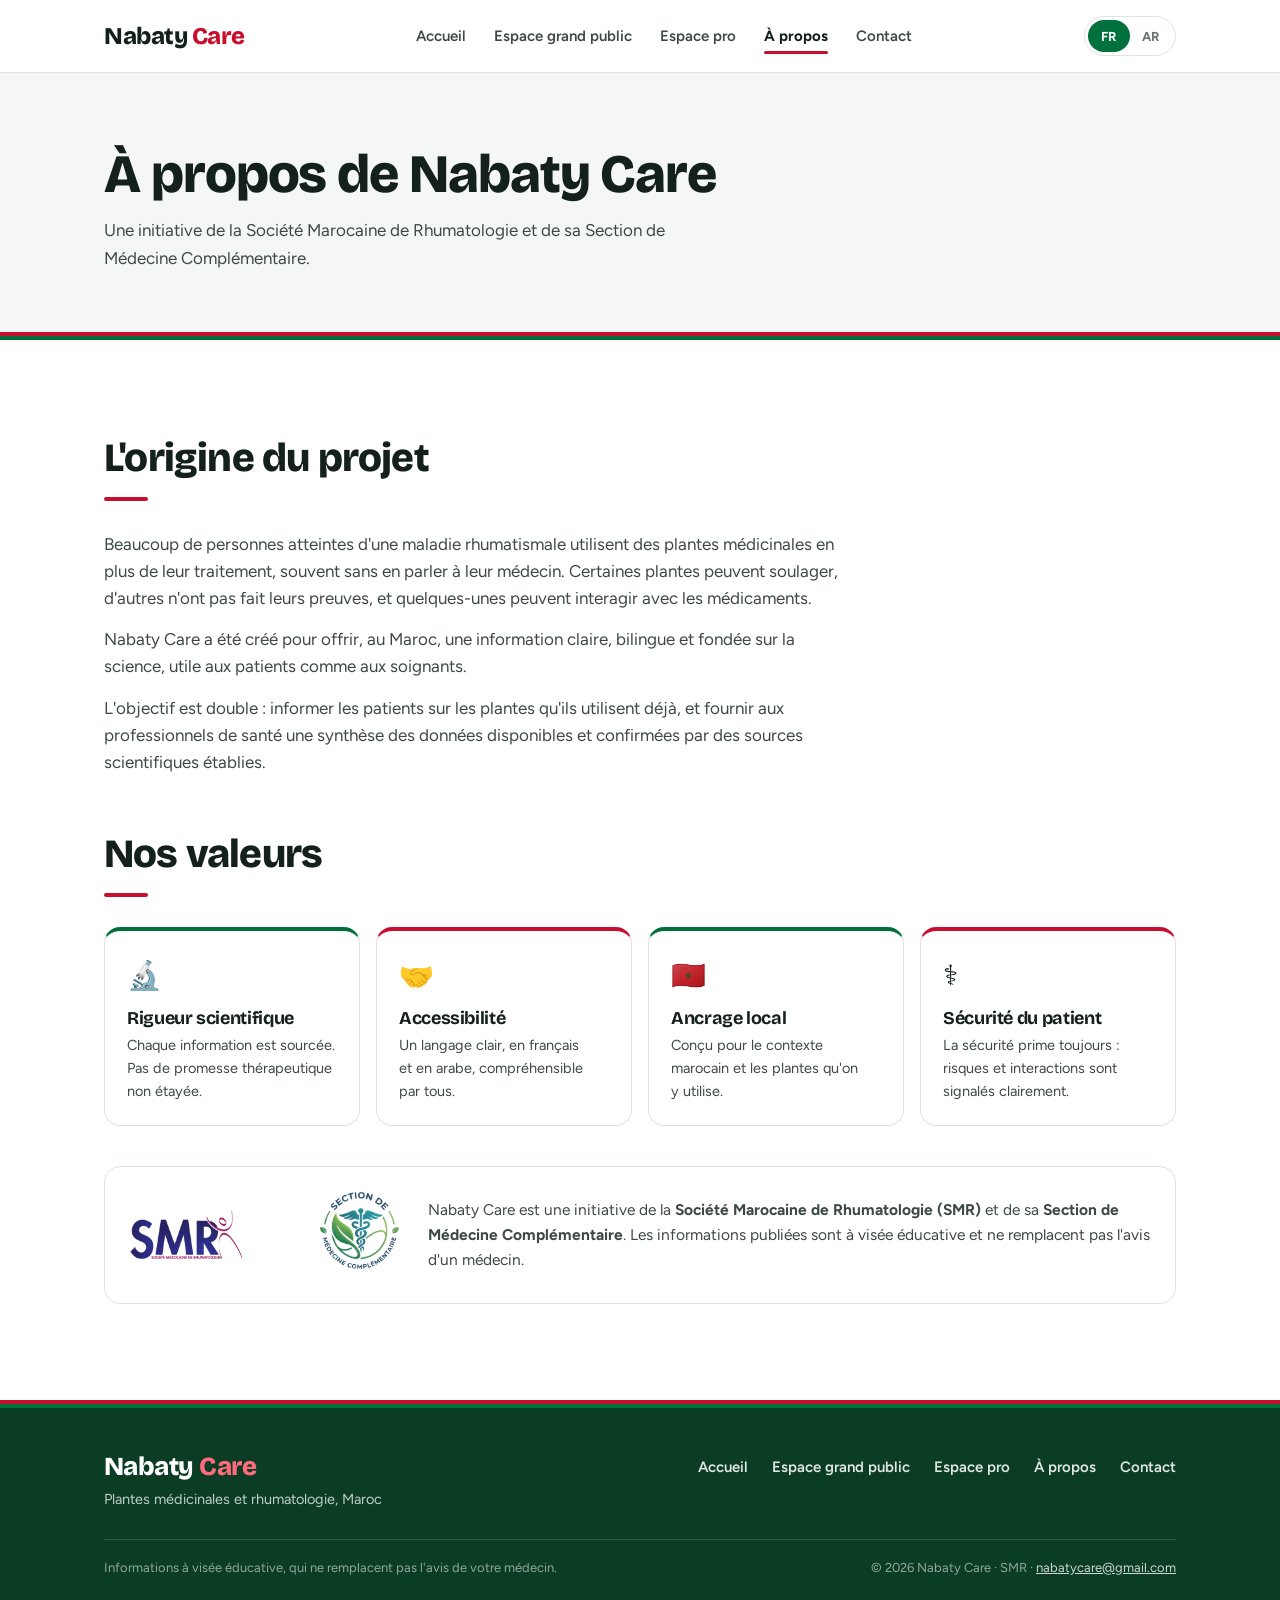
==== commit 0410c0e5: "Add files via upload" ====
--- a/apropos.html
+++ b/apropos.html
@@ -1,112 +1,73 @@
 <!DOCTYPE html>
-<html lang="fr" dir="ltr" id="html-root">
+<html lang="fr" dir="ltr" class="l-fr">
 <head>
-<meta charset="UTF-8"><meta name="viewport" content="width=device-width, initial-scale=1.0">
-<title>À propos — NabatyRIC</title>
+<meta charset="UTF-8">
+<meta name="viewport" content="width=device-width, initial-scale=1">
+<title>À propos · Nabaty Care</title>
+<meta name="description" content="Nabaty Care, une initiative de la Société Marocaine de Rhumatologie et de sa Section de Médecine Complémentaire.">
+<meta name="theme-color" content="#ffffff">
+<script>try{if(localStorage.getItem('nabaty-lang')==='ar'){var h=document.documentElement;h.className='l-ar';h.dir='rtl';h.lang='ar';}}catch(e){}</script>
+<link rel="preconnect" href="https://fonts.googleapis.com">
+<link rel="preconnect" href="https://fonts.gstatic.com" crossorigin>
 <link href="https://fonts.googleapis.com/css2?family=Bricolage+Grotesque:opsz,wght@12..96,600;12..96,800&family=Figtree:wght@400;500;600;700&family=Noto+Kufi+Arabic:wght@500;700&family=Tajawal:wght@400;500;700&display=swap" rel="stylesheet">
-<style>
-*{margin:0;padding:0;box-sizing:border-box}
-:root{--green-deep:#1a4a2e;--green-mid:#2d7a4a;--green-light:#4caf70;--green-pale:#e8f5ec;--gold:#b8860b;--gold-light:#f5e6b0;--cream:#faf8f2;--text-dark:#1c1c1c;--text-mid:#4a4a4a;--text-light:#777;--white:#fff;--border:#d4e8d8;--radius:12px}
-body{font-family:'Lato',sans-serif;background:var(--cream);color:var(--text-dark);overflow-x:hidden}
-nav{background:var(--white);border-bottom:1px solid var(--border);position:sticky;top:0;z-index:100;box-shadow:0 2px 12px rgba(26,74,46,0.07)}
-.nav-inner{max-width:1100px;margin:0 auto;padding:0 20px;display:flex;align-items:center;justify-content:space-between;height:66px;gap:12px}
-.logo{display:flex;align-items:center;gap:10px;text-decoration:none;flex-shrink:0}
-.logo-icon{width:36px;height:36px;background:linear-gradient(135deg,var(--green-mid),var(--green-light));border-radius:50%;display:flex;align-items:center;justify-content:center;font-size:18px}
-.logo-text{font-family:'Playfair Display',serif;font-size:20px;color:var(--green-deep);font-weight:700}.logo-text span{color:var(--gold)}
-.nav-links{display:flex;align-items:center;gap:2px}
-.nav-links a{font-size:13px;padding:7px 11px;border-radius:8px;text-decoration:none;color:var(--text-mid);transition:all .2s}
-.nav-links a:hover,.nav-links a.active{background:var(--green-pale);color:var(--green-deep);font-weight:700}
-.lang-switcher{display:flex;align-items:center;background:#f0f0f0;border-radius:20px;padding:3px;gap:2px;flex-shrink:0}
-.lang-btn{padding:5px 14px;border-radius:16px;border:none;font-size:13px;font-weight:700;cursor:pointer;font-family:'Lato',sans-serif;background:transparent;color:#888;transition:all .2s}
-.lang-btn.active{background:var(--green-deep);color:var(--white)}
-footer{background:var(--green-deep);color:rgba(255,255,255,0.65);text-align:center;padding:32px 24px;font-size:13px}
-footer strong{color:var(--white)}.copy{margin-top:10px;font-size:11px;color:rgba(255,255,255,0.3)}
-.page-header{background:linear-gradient(135deg,var(--green-deep),#2d5a3e);padding:52px 24px;text-align:center;color:var(--white)}
-.page-header h1{font-family:'Playfair Display',serif;font-size:40px;font-weight:700;margin-bottom:10px}
-.page-header p{font-size:16px;color:rgba(255,255,255,0.75);max-width:560px;margin:0 auto}
-.section{max-width:800px;margin:0 auto;padding:56px 24px}
-.section-title{font-family:'Playfair Display',serif;font-size:26px;color:var(--green-deep);margin-bottom:8px}
-.divider{width:44px;height:3px;background:linear-gradient(90deg,var(--green-mid),var(--gold));border-radius:2px;margin:10px 0 20px}
-.text-block p{font-size:16px;color:var(--text-mid);line-height:1.85;margin-bottom:14px}
-.values-grid{display:grid;grid-template-columns:1fr 1fr;gap:16px;margin-top:8px}
-.val-card{background:var(--white);border:1px solid var(--border);border-radius:var(--radius);padding:22px;text-align:center}
-.val-icon{font-size:32px;margin-bottom:10px}
-.val-title{font-weight:700;color:var(--green-deep);font-size:15px;margin-bottom:6px}
-.val-text{font-size:13px;color:var(--text-mid);line-height:1.6}
-[dir="rtl"] body,[dir="rtl"] .text-block p,[dir="rtl"] .val-text{font-family:'Amiri',serif;font-size:16px}
-[dir="rtl"] .section-title,[dir="rtl"] .val-title,[dir="rtl"] .page-header h1{font-family:'Amiri',serif}
-@media(max-width:768px){.page-header h1{font-size:28px}.nav-links{display:none}.values-grid{grid-template-columns:1fr}}
-</style>
 <link rel="stylesheet" href="nabatyric.css">
-<meta name="theme-color" content="#ffffff">
 </head>
 <body>
-<nav><div class="nav-inner">
-  <a class="logo" href="index.html"><div class="logo-icon">🌿</div><div class="logo-text">Nabaty<span>RIC</span></div></a>
+<nav class="top"><div class="nav-inner">
+  <a class="wordmark" href="index.html">Nabaty <span>Care</span></a>
   <div class="nav-links">
-    <a href="index.html" data-fr="Accueil" data-ar="الرئيسية">Accueil</a>
-    <a href="plantes.html" data-fr="Plantes" data-ar="النباتات">Plantes</a>
-    <a href="pro.html" data-fr="Espace Pro" data-ar="الفضاء المهني">Espace Pro</a>
-    <a href="apropos.html" class="active" data-fr="À propos" data-ar="حول">À propos</a>
-    <a href="contact.html" data-fr="Contact" data-ar="تواصل">Contact</a>
+    <a href="index.html"><span data-l="fr">Accueil</span><span data-l="ar">الرئيسية</span></a>
+    <a href="grand-public.html"><span data-l="fr">Espace grand public</span><span data-l="ar">فضاء العموم</span></a>
+    <a href="pro.html"><span data-l="fr">Espace pro</span><span data-l="ar">الفضاء المهني</span></a>
+    <a href="apropos.html" class="active"><span data-l="fr">À propos</span><span data-l="ar">من نحن</span></a>
+    <a href="contact.html"><span data-l="fr">Contact</span><span data-l="ar">اتصل بنا</span></a>
   </div>
   <div class="nav-right">
-      <div class="lang-switcher">
-    <button class="lang-btn active" onclick="setLang('fr')">FR</button>
-    <button class="lang-btn" onclick="setLang('ar')">AR</button>
+    <div class="lang"><button type="button" data-lang="fr" class="on">FR</button><button type="button" data-lang="ar">AR</button></div>
+    <button class="nav-toggle" type="button" aria-label="Menu" aria-expanded="false"><span></span><span></span><span></span></button>
   </div>
-      <button class="nav-toggle" type="button" aria-label="Menu" aria-expanded="false"><span></span><span></span><span></span></button>
-    </div>
 </div></nav>
+<header class="page-head"><div class="wrap">
+  <h1 data-l="fr">À propos de Nabaty Care</h1><h1 data-l="ar">حول Nabaty Care</h1>
+  <p data-l="fr">Une initiative de la Société Marocaine de Rhumatologie et de sa Section de Médecine Complémentaire.</p><p data-l="ar">مبادرة من الجمعية المغربية لطب الروماتيزم وقسم الطب التكميلي التابع لها.</p>
+</div></header>
+<div class="band"></div>
 
-<div class="page-header">
-  <h1 data-fr="À propos de NabatyRIC" data-ar="حول نباتي RIC">À propos de NabatyRIC</h1>
-  <p data-fr="Un projet né d'un constat : les patients utilisent des plantes, mais l'information fiable manque." data-ar="مشروع وُلد من ملاحظة: المرضى يستخدمون النباتات لكن المعلومات الموثوقة غائبة.">Un projet né d'un constat : les patients utilisent des plantes, mais l'information fiable manque.</p>
-</div>
-
-<div class="section">
-  <div class="section-title" data-fr="L'origine du projet" data-ar="نشأة المشروع">L'origine du projet</div>
-  <div class="divider"></div>
-  <div class="text-block">
-    <p data-fr="NabatyRIC est né d'un constat clinique : une proportion importante des patients atteints de maladies rhumatismales inflammatoires chroniques (PR, SpA, RPso) utilisent des plantes médicinales en parallèle de leurs traitements conventionnels, souvent sans en informer leur médecin." data-ar="نباتي RIC وُلد من ملاحظة سريرية: نسبة كبيرة من مرضى الأمراض الروماتيزمية الالتهابية المزمنة يستخدمون النباتات الطبية بجانب علاجهم التقليدي، في الغالب دون إخبار طبيبهم.">NabatyRIC est né d'un constat clinique : une proportion importante des patients atteints de maladies rhumatismales inflammatoires chroniques utilisent des plantes médicinales en parallèle de leurs traitements, souvent sans en informer leur médecin.</p>
-    <p data-fr="Face à l'absence de ressource bilingue, scientifique et accessible sur ce sujet dans le contexte marocain, NabatyRIC a été créé pour combler ce vide d'information." data-ar="في غياب مورد ثنائي اللغة وعلمي وسهل الوصول حول هذا الموضوع في السياق المغربي، تم إنشاء نباتي RIC لسد هذا الفراغ المعلوماتي.">Face à l'absence de ressource bilingue, scientifique et accessible sur ce sujet dans le contexte marocain, NabatyRIC a été créé pour combler ce vide d'information.</p>
-    <p data-fr="L'objectif est double : informer les patients sur les plantes qu'ils utilisent déjà, et fournir aux professionnels de santé une synthèse des données disponibles." data-ar="الهدف مزدوج: إعلام المرضى بالنباتات التي يستخدمونها فعلاً، وتزويد المختصين الصحيين بتلخيص للبيانات المتاحة.">L'objectif est double : informer les patients sur les plantes qu'ils utilisent déjà, et fournir aux professionnels de santé une synthèse des données disponibles.</p>
+<section class="section"><div class="wrap">
+  <h2 data-l="fr" class="title">L'origine du projet</h2><h2 data-l="ar" class="title">نشأة المشروع</h2>
+  <div class="title-bar"></div>
+  <div class="prose">
+    <p data-l="fr">Beaucoup de personnes atteintes d'une maladie rhumatismale utilisent des plantes médicinales en plus de leur traitement, souvent sans en parler à leur médecin. Certaines plantes peuvent soulager, d'autres n'ont pas fait leurs preuves, et quelques-unes peuvent interagir avec les médicaments.</p><p data-l="ar">كثير من المصابين بأمراض روماتيزمية يستعملون النباتات الطبية إلى جانب علاجهم، وغالباً دون إخبار طبيبهم. بعض النباتات قد تخفّف الأعراض، وبعضها لم تثبت فعاليته، وبعضها قد يتداخل مع الأدوية.</p>
+    <p data-l="fr">Nabaty Care a été créé pour offrir, au Maroc, une information claire, bilingue et fondée sur la science, utile aux patients comme aux soignants.</p><p data-l="ar">أُنشئ Nabaty Care لتقديم معلومات واضحة، ثنائية اللغة ومبنية على العلم في المغرب، تفيد المرضى ومهنيي الصحة على حدّ سواء.</p>
+    <p data-l="fr">L'objectif est double : informer les patients sur les plantes qu'ils utilisent déjà, et fournir aux professionnels de santé une synthèse des données disponibles et confirmées par des sources scientifiques établies.</p><p data-l="ar">الهدف مزدوج: إعلام المرضى بالنباتات التي يستعملونها فعلاً، وتزويد مهنيي الصحة بخلاصة للمعطيات المتوفرة والمؤكَّدة بمصادر علمية معتمدة.</p>
   </div>
 
-  <div class="section-title" style="margin-top:40px" data-fr="Nos valeurs" data-ar="قيمنا">Nos valeurs</div>
-  <div class="divider"></div>
-  <div class="values-grid">
-    <div class="val-card"><div class="val-icon">🔬</div><div class="val-title" data-fr="Rigueur scientifique" data-ar="الصرامة العلمية">Rigueur scientifique</div><div class="val-text" data-fr="Chaque information est sourcée et référencée. Pas de promesses thérapeutiques non étayées." data-ar="كل معلومة مُصدَّرة ومُرجَّعة. لا وعود علاجية غير مدعومة.">Chaque information est sourcée. Pas de promesses thérapeutiques non étayées.</div></div>
-    <div class="val-card"><div class="val-icon">🤝</div><div class="val-title" data-fr="Accessibilité" data-ar="إمكانية الوصول">Accessibilité</div><div class="val-text" data-fr="Un langage clair, bilingue, adapté à tous les niveaux de compréhension." data-ar="لغة واضحة، ثنائية، مناسبة لجميع مستويات الفهم.">Un langage clair, bilingue, adapté à tous les niveaux.</div></div>
-    <div class="val-card"><div class="val-icon">🇲🇦</div><div class="val-title" data-fr="Ancrage local" data-ar="الجذور المحلية">Ancrage local</div><div class="val-text" data-fr="Conçu pour et par des professionnels travaillant dans le contexte marocain." data-ar="مصمم لصالح المختصين العاملين في السياق المغربي وبمشاركتهم.">Conçu pour le contexte marocain.</div></div>
-    <div class="val-card"><div class="val-icon">⚕️</div><div class="val-title" data-fr="Sécurité du patient" data-ar="سلامة المريض">Sécurité du patient</div><div class="val-text" data-fr="La sécurité prime toujours. Nous signalons clairement les risques et interactions." data-ar="السلامة تأتي دائماً أولاً. نُشير بوضوح إلى المخاطر والتفاعلات.">La sécurité prime toujours. Les risques sont signalés clairement.</div></div>
+  <div style="margin-top:56px"><h2 data-l="fr" class="title">Nos valeurs</h2><h2 data-l="ar" class="title">قيمنا</h2></div>
+  <div class="title-bar"></div>
+  <div class="values">
+    <div class="val"><div class="ico">🔬</div><h3 data-l="fr">Rigueur scientifique</h3><h3 data-l="ar">الصرامة العلمية</h3><p data-l="fr">Chaque information est sourcée. Pas de promesse thérapeutique non étayée.</p><p data-l="ar">كل معلومة موثّقة بمصدر. لا وعود علاجية غير مدعومة.</p></div>
+    <div class="val"><div class="ico">🤝</div><h3 data-l="fr">Accessibilité</h3><h3 data-l="ar">سهولة الوصول</h3><p data-l="fr">Un langage clair, en français et en arabe, compréhensible par tous.</p><p data-l="ar">لغة واضحة، بالعربية والفرنسية، في متناول الجميع.</p></div>
+    <div class="val"><div class="ico">🇲🇦</div><h3 data-l="fr">Ancrage local</h3><h3 data-l="ar">الانتماء المحلي</h3><p data-l="fr">Conçu pour le contexte marocain et les plantes qu'on y utilise.</p><p data-l="ar">مصمَّم للسياق المغربي وللنباتات المستعملة فيه.</p></div>
+    <div class="val"><div class="ico">⚕️</div><h3 data-l="fr">Sécurité du patient</h3><h3 data-l="ar">سلامة المريض</h3><p data-l="fr">La sécurité prime toujours : risques et interactions sont signalés clairement.</p><p data-l="ar">السلامة أولاً دائماً: المخاطر والتداخلات مذكورة بوضوح.</p></div>
   </div>
 
-  <div style="margin-top:40px;background:var(--green-pale);border:1px solid var(--border);border-radius:var(--radius);padding:24px">
-    <p style="font-size:14px;color:var(--text-mid);line-height:1.7" data-fr="NabatyRIC est une initiative académique affiliée au <strong>Service de Rhumatologie B du CHU Ibn Sina – Hôpital El Ayachi, Rabat, Maroc</strong>. Ce site ne représente pas une position officielle du CHU. Les informations publiées sont à titre éducatif uniquement." data-ar="نباتي RIC مبادرة أكاديمية مرتبطة بـ<strong>مصلحة الروماتولوجيا B بالمستشفى الجامعي ابن سينا – مستشفى العياشي، الرباط، المغرب</strong>. لا يمثل هذا الموقع موقفاً رسمياً للمستشفى. المعلومات المنشورة للأغراض التعليمية فقط.">NabatyRIC est une initiative académique affiliée au <strong>Service de Rhumatologie B du CHU Ibn Sina – Hôpital El Ayachi, Rabat, Maroc</strong>. Les informations publiées sont à titre éducatif uniquement.</p>
+  <div class="affil">
+    <div class="logos"><img class="smr" src="logo-smr.png" alt="Société Marocaine de Rhumatologie"><img class="sec" src="logo-section.png" alt="Section de Médecine Complémentaire"></div>
+    <p data-l="fr">Nabaty Care est une initiative de la <strong>Société Marocaine de Rhumatologie (SMR)</strong> et de sa <strong>Section de Médecine Complémentaire</strong>. Les informations publiées sont à visée éducative et ne remplacent pas l'avis d'un médecin.</p><p data-l="ar">Nabaty Care مبادرة من <strong>الجمعية المغربية لطب الروماتيزم</strong> و<strong>قسم الطب التكميلي</strong> التابع لها. المعلومات المنشورة ذات طابع تثقيفي ولا تعوّض رأي الطبيب.</p>
   </div>
-</div>
-
-<footer class="site-footer">
-  <div class="footer-inner">
-    <div class="footer-brand">
-      <div class="logo-text">Nabaty<span>RIC</span></div>
-      <p data-fr="Phytothérapie &amp; Rhumatologie · Maroc" data-ar="الطب النباتي والروماتيزم · المغرب">Phytothérapie &amp; Rhumatologie · Maroc</p>
-    </div>
-    <div class="footer-links">
-      <a href="index.html" data-fr="Accueil" data-ar="الرئيسية">Accueil</a>
-      <a href="plantes.html" data-fr="Plantes" data-ar="النباتات">Plantes</a>
-      <a href="pro.html" data-fr="Espace Pro" data-ar="الفضاء المهني">Espace Pro</a>
-      <a href="apropos.html" data-fr="À propos" data-ar="حول">À propos</a>
-      <a href="contact.html" data-fr="Contact" data-ar="تواصل">Contact</a>
-    </div>
+</div></section>
+<div class="band"></div>
+<footer class="foot"><div class="wrap"><div class="foot-inner">
+  <div class="foot-top">
+    <div><div class="wordmark">Nabaty <span>Care</span></div>
+    <p data-l="fr" class="foot-tag">Plantes médicinales et rhumatologie, Maroc</p><p data-l="ar" class="foot-tag">النباتات الطبية وطب الروماتيزم، المغرب</p></div>
+    <div class="foot-links"><a href="index.html"><span data-l="fr">Accueil</span><span data-l="ar">الرئيسية</span></a> <a href="grand-public.html"><span data-l="fr">Espace grand public</span><span data-l="ar">فضاء العموم</span></a> <a href="pro.html"><span data-l="fr">Espace pro</span><span data-l="ar">الفضاء المهني</span></a> <a href="apropos.html"><span data-l="fr">À propos</span><span data-l="ar">من نحن</span></a> <a href="contact.html"><span data-l="fr">Contact</span><span data-l="ar">اتصل بنا</span></a></div>
   </div>
-  <div class="copy" data-fr="Les informations de ce site sont à titre éducatif uniquement et ne remplacent pas l'avis de votre médecin." data-ar="المعلومات الواردة في هذا الموقع للأغراض التثقيفية فقط ولا تغني عن استشارة الطبيب.">Les informations de ce site sont à titre éducatif uniquement et ne remplacent pas l'avis de votre médecin.</div>
-</footer>
-<script>
-let currentLang=localStorage.getItem('nabatyric-lang')||'fr';
-function setLang(lang){currentLang=lang;localStorage.setItem('nabatyric-lang',lang);const root=document.getElementById('html-root');root.lang=lang;root.dir=lang==='ar'?'rtl':'ltr';document.querySelectorAll('.lang-btn').forEach(b=>{b.classList.toggle('active',b.textContent.toLowerCase()===lang)});document.querySelectorAll('[data-fr]').forEach(el=>{const c=lang==='ar'?el.getAttribute('data-ar'):el.getAttribute('data-fr');if(c)el.innerHTML=c})}
-setLang(currentLang);
-</script>
+  <div class="foot-bottom">
+    <span data-l="fr">Informations à visée éducative, qui ne remplacent pas l'avis de votre médecin.</span><span data-l="ar">معلومات ذات طابع تثقيفي، لا تعوّض رأي طبيبك.</span>
+    <span>© 2026 Nabaty Care · SMR · <a href="mailto:nabatycare@gmail.com">nabatycare@gmail.com</a></span>
+  </div>
+</div></div></footer>
 <script src="nabatyric.js"></script>
-</body></html>
+</body>
+</html>
--- a/nabatyric.css
+++ b/nabatyric.css
@@ -1,317 +1,338 @@
 /* =========================================================
-   NabatyRIC — Design v3 « Zellige »
-   Blanc · Vert · Rouge — motif : étoile à 8 branches (khatam)
-   Chargé APRÈS le <style> de chaque page.
+   Nabaty Care — feuille de style unique
+   Palette : blanc · vert · rouge
    ========================================================= */
-
 :root{
-  /* Palette */
-  --white:#FFFFFF;
-  --paper:#F3F6F4;
-  --ink:#14211A;
-  --green:#00703C;
-  --green-dark:#0A3D24;
-  --green-tint:#E5F2EA;
-  --red:#C8102E;
-  --red-dark:#9E0C24;
-  --red-tint:#FCEBED;
+  --white:#FFFFFF; --paper:#F4F7F5; --ink:#14211A; --mid:#3D4A42; --soft:#68756D;
+  --green:#00703C; --green-dark:#0A3D24; --green-tint:#E5F2EA;
+  --red:#C8102E; --red-dark:#9E0C24; --red-tint:#FCEBED;
   --line:#DCE4DF;
-
-  /* Remappage des anciennes variables du site */
-  --green-deep:var(--green-dark);
-  --green-mid:var(--green);
-  --green-light:#2E9E5B;
-  --green-pale:var(--green-tint);
-  --gold:var(--red);
-  --gold-light:var(--red-tint);
-  --cream:var(--white);
-  --text-dark:var(--ink);
-  --text-mid:#3D4A42;
-  --text-light:#68756D;
-  --border:var(--line);
-  --radius:14px;
-  --shadow:0 14px 34px -18px rgba(10,61,36,.35);
-
   --f-display:'Bricolage Grotesque','Figtree',system-ui,sans-serif;
   --f-body:'Figtree',system-ui,sans-serif;
   --f-ar:'Tajawal','Figtree',sans-serif;
   --f-ar-display:'Noto Kufi Arabic','Tajawal',sans-serif;
-
-  --nav-h:72px;
-  --container:1120px;
-  --star:polygon(50% 0%,64.6% 14.6%,85.4% 14.6%,85.4% 35.4%,100% 50%,85.4% 64.6%,85.4% 85.4%,64.6% 85.4%,50% 100%,35.4% 85.4%,14.6% 85.4%,14.6% 64.6%,0% 50%,14.6% 35.4%,14.6% 14.6%,35.4% 14.6%);
-  /* Frise zellige (fond blanc, étoile verte, losanges rouges) */
-  --band:url("data:image/svg+xml,%3Csvg xmlns='http://www.w3.org/2000/svg' viewBox='0 0 28 28'%3E%3Crect width='28' height='28' fill='%23fff'/%3E%3Cpath fill='%2300703C' d='M14 0L18.1 4.1H23.9V9.9L28 14L23.9 18.1V23.9H18.1L14 28L9.9 23.9H4.1V18.1L0 14L4.1 9.9V4.1H9.9Z'/%3E%3Ccircle cx='14' cy='14' r='4.6' fill='%23fff'/%3E%3Cpath fill='%23C8102E' d='M14 11.2L16.8 14L14 16.8L11.2 14Z M0 -3L3 0L0 3L-3 0Z M28 -3L31 0L28 3L25 0Z M0 25L3 28L0 31L-3 28Z M28 25L31 28L28 31L25 28Z'/%3E%3C/svg%3E");
-  /* Trame claire pour les fonds */
-  --pattern:url("data:image/svg+xml,%3Csvg xmlns='http://www.w3.org/2000/svg' viewBox='0 0 28 28'%3E%3Cpath fill='none' stroke='%2300703C' stroke-opacity='.35' stroke-width='.8' d='M14 0L18.1 4.1H23.9V9.9L28 14L23.9 18.1V23.9H18.1L14 28L9.9 23.9H4.1V18.1L0 14L4.1 9.9V4.1H9.9Z'/%3E%3Cpath fill='%23C8102E' fill-opacity='.55' d='M14 12L16 14L14 16L12 14Z'/%3E%3C/svg%3E");
+  --nav-h:72px; --wrap:1072px;
+  --band:linear-gradient(to bottom,var(--red) 0 50%,var(--green) 50% 100%);
 }
-
-/* ---------- BASE ---------- */
+*{margin:0;padding:0;box-sizing:border-box}
 html{scroll-behavior:smooth;-webkit-text-size-adjust:100%}
-body{background:var(--white);color:var(--ink);font-size:16.5px;line-height:1.6;-webkit-font-smoothing:antialiased}
-body,body *{font-family:var(--f-body)!important}
-:is(h1,h2,h3,.logo-text,.section-title,.prop-title,.forwho-title,.forwho-ctitle,.step-title,.step-num,.plant-name,.plant-hero-name,.info-block-title,.block-title,.sidebar-block h3,.summary-card h3,.references-block h2,.video-label,.construction-title,.collab-title,.form-title,.val-title,.page-header h1,.hero h1){font-family:var(--f-display)!important;letter-spacing:-.02em}
-:is(.plant-name-ar,.plant-hero-ar,.construction-ar,.collab-ar,.summary-card p.ar){font-family:var(--f-ar)!important}
-h1,h2,h3,.section-title,.page-header h1,.hero h1,.plant-hero-name{text-wrap:balance}
-p{text-wrap:pretty}
-img,video,iframe{max-width:100%;display:block}
+body{font-family:var(--f-body);font-size:16.5px;line-height:1.6;color:var(--ink);background:var(--white);-webkit-font-smoothing:antialiased}
+img{max-width:100%;display:block}
+a{color:var(--green)}
 :focus-visible{outline:3px solid var(--red);outline-offset:3px;border-radius:6px}
 ::selection{background:var(--red);color:#fff}
+h1,h2,h3,.wordmark{font-family:var(--f-display);letter-spacing:-.02em;line-height:1.12;text-wrap:balance}
+p{text-wrap:pretty}
+.wrap{max-width:var(--wrap);margin:0 auto;padding:0 24px;box-sizing:content-box}
+
+/* Langues */
+.l-fr [data-l="ar"],.l-ar [data-l="fr"]{display:none!important}
+.l-ar body{font-family:var(--f-ar);font-size:17.5px}
+.l-ar :is(h1,h2,h3){font-family:var(--f-ar-display);letter-spacing:0;line-height:1.45}
+.ltr{direction:ltr;text-align:left}
+.l-ar .ltr{font-family:var(--f-body);font-size:16.5px}
+.l-ar .ltr :is(h1,h2,h3){font-family:var(--f-display);letter-spacing:-.02em;line-height:1.15}
+
+/* Bande rouge et verte */
+.band{height:8px;background:var(--band)}
 
 /* ---------- NAVIGATION ---------- */
-nav{background:rgba(255,255,255,.94);-webkit-backdrop-filter:blur(10px);backdrop-filter:blur(10px);border-bottom:1px solid var(--line);box-shadow:none}
-.nav-inner{max-width:var(--container);height:var(--nav-h);padding:0 24px}
-.logo-icon{width:34px;height:34px;font-size:0;background:var(--green);border-radius:0;clip-path:var(--star);position:relative}
-.logo-icon::after{content:'';position:absolute;inset:36%;background:var(--red);transform:rotate(45deg)}
-.logo-text{font-size:22px;font-weight:800;color:var(--ink)}
-.logo-text span{color:var(--red)}
-.nav-links{flex-wrap:nowrap!important;gap:2px}
-.nav-links a{font-size:15px;font-weight:600;color:var(--text-mid);padding:8px 14px;border-radius:8px;position:relative}
+nav.top{position:sticky;top:0;z-index:100;background:rgba(255,255,255,.95);-webkit-backdrop-filter:blur(10px);backdrop-filter:blur(10px);border-bottom:1px solid var(--line)}
+.nav-inner{max-width:var(--wrap);margin:0 auto;padding:0 24px;height:var(--nav-h);display:flex;align-items:center;justify-content:space-between;gap:16px;box-sizing:content-box}
+.wordmark{font-size:24px;font-weight:800;color:var(--ink);text-decoration:none;white-space:nowrap}
+.wordmark span{color:var(--red)}
+.nav-links{display:flex;gap:2px}
+.nav-links a{font-size:15px;font-weight:600;color:var(--mid);text-decoration:none;padding:8px 13px;border-radius:8px;position:relative;white-space:nowrap}
 .nav-links a:hover{background:var(--paper);color:var(--green)}
-.nav-links a.active{background:transparent;color:var(--ink);font-weight:700}
-.nav-links a.active::after{content:'';position:absolute;left:14px;right:14px;bottom:2px;height:3px;border-radius:3px;background:var(--red)}
+.nav-links a.active{color:var(--ink);font-weight:700}
+.nav-links a.active::after{content:'';position:absolute;left:13px;right:13px;bottom:2px;height:3px;border-radius:3px;background:var(--red)}
 .nav-right{display:flex;align-items:center;gap:10px}
-.lang-switcher{background:var(--white);border:1px solid var(--line)}
-.lang-btn{min-width:44px;min-height:32px;color:var(--text-light)}
-.lang-btn.active{background:var(--green);color:#fff}
-
-.nav-toggle{display:none;width:44px;height:44px;border:1px solid var(--line);background:var(--white);border-radius:10px;cursor:pointer;flex-direction:column;align-items:center;justify-content:center;gap:5px;padding:0;flex-shrink:0}
+.lang{display:flex;border:1px solid var(--line);border-radius:999px;padding:3px}
+.lang button{border:0;background:none;font:700 13px var(--f-body);color:var(--soft);min-width:42px;min-height:32px;border-radius:999px;cursor:pointer}
+.lang button.on{background:var(--green);color:#fff}
+.nav-toggle{display:none;width:44px;height:44px;border:1px solid var(--line);background:#fff;border-radius:10px;cursor:pointer;flex-direction:column;align-items:center;justify-content:center;gap:5px}
 .nav-toggle span{display:block;width:20px;height:2px;border-radius:2px;background:var(--ink);transition:transform .25s,opacity .2s}
 nav.open .nav-toggle span:nth-child(1){transform:translateY(7px) rotate(45deg)}
 nav.open .nav-toggle span:nth-child(2){opacity:0}
 nav.open .nav-toggle span:nth-child(3){transform:translateY(-7px) rotate(-45deg)}
-@media(max-width:880px){
+@media(max-width:940px){
   .nav-inner{padding:0 16px}
   .nav-toggle{display:flex}
-  .nav-links{display:none!important}
-  nav.open .nav-links{display:flex!important;flex-direction:column;align-items:stretch;gap:2px;position:absolute;top:var(--nav-h);left:0;right:0;background:var(--white);padding:10px 16px 20px;border-bottom:1px solid var(--line);box-shadow:0 22px 30px -22px rgba(10,61,36,.4);animation:navDrop .2s ease-out}
+  .nav-links{display:none}
+  nav.open .nav-links{display:flex;flex-direction:column;position:absolute;top:var(--nav-h);left:0;right:0;background:#fff;padding:10px 16px 20px;border-bottom:1px solid var(--line);box-shadow:0 22px 30px -22px rgba(10,61,36,.4)}
   nav.open .nav-links a{font-size:17px;padding:14px 16px}
   nav.open .nav-links a.active::after{left:0;right:auto;top:12px;bottom:12px;width:3px;height:auto}
-  [dir="rtl"] nav.open .nav-links a.active::after{left:auto;right:0}
+  .l-ar nav.open .nav-links a.active::after{left:auto;right:0}
 }
-@keyframes navDrop{from{opacity:0;transform:translateY(-6px)}to{opacity:1;transform:none}}
 
 /* ---------- BOUTONS ---------- */
-.btn-primary,.btn-gold{background:var(--red)!important;color:#fff!important;border:none;border-radius:10px;font-weight:700;min-height:50px;padding:14px 26px;display:inline-flex!important;align-items:center;justify-content:center;gap:8px;box-shadow:none}
-.btn-primary:hover,.btn-gold:hover{background:var(--red-dark)!important;transform:none}
-.btn-outline{background:transparent;color:var(--green);border:2px solid var(--green);border-radius:10px;font-weight:700;min-height:50px;padding:12px 24px;display:inline-flex!important;align-items:center;justify-content:center}
-.btn-outline:hover{background:var(--green);color:#fff;border-color:var(--green)}
-
-/* ---------- HERO ACCUEIL : texte + mur de zellige ---------- */
-.hero{background:var(--white);color:var(--ink);text-align:start;padding:clamp(48px,8vw,104px) 24px clamp(56px,8vw,104px);overflow:hidden}
-.hero::before,.hero::after{display:none}
-.hero-inner{max-width:calc(var(--container) - 48px);margin:0 auto;display:grid;grid-template-columns:minmax(0,1.1fr) minmax(0,.9fr);gap:clamp(32px,6vw,80px);align-items:center}
-.hero-badge{display:none}
-.hero h1{font-size:clamp(40px,6.4vw,76px);font-weight:800;line-height:.98;letter-spacing:-.04em;color:var(--ink);margin-bottom:24px}
-.hero h1 em{color:inherit;font-style:normal}
-.hero p{color:var(--text-mid);font-size:clamp(17px,1.7vw,19px);line-height:1.65;max-width:50ch;margin:0 0 34px}
-.hero-btns{justify-content:flex-start;gap:12px}
-
-.zellige{display:grid;grid-template-columns:repeat(3,1fr);gap:10px;width:100%;max-width:470px;aspect-ratio:1;justify-self:end}
-.z{border-radius:6px;position:relative;display:flex;flex-direction:column;align-items:center;justify-content:center;text-decoration:none;overflow:hidden;animation:tileIn .55s cubic-bezier(.2,.7,.2,1) both}
-.z-green{background:var(--green);color:var(--green)}
-.z-red{background:var(--red);color:var(--red)}
-.z-star::before{content:'';width:64%;aspect-ratio:1;background:#fff;clip-path:var(--star)}
-.z-star::after{content:'';position:absolute;width:17%;aspect-ratio:1;background:currentColor;transform:rotate(45deg)}
-.z-center{background:var(--white) var(--pattern) center/33.4% 33.4%;border:1.5px solid var(--line)}
-.z-plant{background:var(--paper);color:var(--ink);border:1.5px solid transparent;transition:border-color .2s,background .2s}
-.z-plant:hover{background:var(--white);border-color:var(--green)}
-.z-emoji{font-size:clamp(30px,4.2vw,50px);line-height:1}
-.z-name{font-size:14px;font-weight:700;margin-top:10px}
-.zellige .z:nth-child(1){animation-delay:.05s}.zellige .z:nth-child(2){animation-delay:.1s}.zellige .z:nth-child(3){animation-delay:.15s}
-.zellige .z:nth-child(4){animation-delay:.2s}.zellige .z:nth-child(5){animation-delay:.25s}.zellige .z:nth-child(6){animation-delay:.3s}
-.zellige .z:nth-child(7){animation-delay:.35s}.zellige .z:nth-child(8){animation-delay:.4s}.zellige .z:nth-child(9){animation-delay:.45s}
-@keyframes tileIn{from{opacity:0;transform:scale(.86) rotate(-6deg)}to{opacity:1;transform:none}}
-@media(max-width:860px){
-  .hero-inner{grid-template-columns:1fr}
-  .zellige{justify-self:center;max-width:380px}
+.btn{display:inline-flex;align-items:center;justify-content:center;gap:8px;min-height:50px;padding:12px 24px;border-radius:10px;font:700 16px var(--f-body);text-decoration:none;cursor:pointer;border:2px solid transparent;transition:background .15s,color .15s}
+.l-ar .btn{font-family:var(--f-ar)}
+.btn-red{background:var(--red);color:#fff}.btn-red:hover{background:var(--red-dark)}
+.btn-green{background:var(--green);color:#fff}.btn-green:hover{background:#005c31}
+.btn-line{border-color:var(--green);color:var(--green);background:#fff}.btn-line:hover{background:var(--green);color:#fff}
+
+/* ---------- HERO ACCUEIL ---------- */
+.hero{position:relative;min-height:clamp(540px,74vh,700px);display:flex;align-items:center;overflow:hidden;background:#fff}
+.hero-bg{position:absolute;inset:0;background:url("fond-accueil.jpg") 70% center/cover no-repeat}
+.hero::before{content:'';position:absolute;inset:0;z-index:1;background:linear-gradient(90deg,#fff 0%,rgba(255,255,255,.97) 36%,rgba(255,255,255,.7) 56%,rgba(255,255,255,0) 80%)}
+.l-ar .hero::before{background:linear-gradient(270deg,#fff 0%,rgba(255,255,255,.97) 36%,rgba(255,255,255,.7) 56%,rgba(255,255,255,0) 80%)}
+.l-ar .hero-bg{background-position:30% center;transform:scaleX(-1)}
+.hero .wrap{position:relative;z-index:2;width:100%;box-sizing:border-box;max-width:calc(var(--wrap) + 48px)}
+.hero-text{max-width:560px;padding:64px 0}
+.hero h1{font-size:clamp(38px,5.4vw,64px);font-weight:800;letter-spacing:-.035em;line-height:1.02;margin-bottom:22px}
+.l-ar .hero h1{font-size:clamp(32px,4.6vw,54px);line-height:1.4}
+.hero p{font-size:clamp(17px,1.6vw,19px);color:var(--mid);margin-bottom:32px}
+.hero-btns{display:flex;flex-wrap:wrap;gap:12px}
+@media(max-width:760px){
+  .hero{display:block;min-height:0}
+  .hero-bg{position:relative;height:210px;inset:auto}
+  .hero::before{display:none}
+  .l-ar .hero-bg{transform:none}
+  .hero-text{padding:32px 0 48px}
+  .hero-btns{flex-direction:column}
 }
-@media(max-width:560px){
-  .hero-btns{flex-direction:column;align-items:stretch}
-  .z-name{font-size:12px;margin-top:6px}
-}
 
 /* ---------- SECTIONS ---------- */
-.section{max-width:var(--container);padding:clamp(56px,8vw,96px) 24px}
-.section-title{font-size:clamp(28px,3.6vw,40px);font-weight:800;color:var(--ink);line-height:1.1}
-.divider{width:22px;height:22px;background:var(--red);border-radius:0;clip-path:var(--star);margin:16px 0 30px}
-.section-sub{color:var(--text-mid);max-width:60ch}
-
-/* Ce que NabatyRIC apporte : 3 colonnes séparées par des filets */
-.props-grid{grid-template-columns:repeat(3,1fr)!important;gap:0}
-.prop-card{background:none;border:none;border-inline-start:1px solid var(--line);border-radius:0;padding:4px 32px 4px;text-align:start;box-shadow:none}
-.prop-card:first-child{border-inline-start:none;padding-inline-start:0}
-.prop-card:hover{transform:none;box-shadow:none}
-.prop-icon{width:76px;height:76px;margin:0 0 22px;background:var(--green-tint);clip-path:var(--star);display:flex;align-items:center;justify-content:center;font-size:30px}
-.prop-card:nth-child(2) .prop-icon{background:var(--red-tint)}
-.prop-title{font-size:21px;font-weight:700;color:var(--ink);margin-bottom:10px}
-.prop-text{font-size:15.5px;color:var(--text-mid);line-height:1.7}
-@media(max-width:800px){
-  .props-grid{grid-template-columns:1fr!important}
-  .prop-card,.prop-card:first-child{border-inline-start:none;border-top:1px solid var(--line);padding:28px 0}
-  .prop-card:first-child{border-top:none;padding-top:0}
-}
-
-/* Pour qui : un bloc vert (patients), un bloc rouge (pros) */
-.forwho{background:var(--paper);padding:clamp(56px,8vw,96px) 24px}
-.forwho-inner{max-width:calc(var(--container) - 48px)}
-.forwho-title{color:var(--ink);font-size:clamp(28px,3.6vw,40px);font-weight:800}
-.forwho-sub{color:var(--text-mid);font-size:16px;margin-bottom:36px}
-.forwho-grid{gap:20px}
-.forwho-card{border:none;border-radius:18px;padding:clamp(28px,4vw,44px);position:relative;overflow:hidden}
-.forwho-card:nth-child(1){background:var(--green)}
-.forwho-card:nth-child(2){background:var(--red)}
-.forwho-card:hover{background:none}
-.forwho-card:nth-child(1):hover{background:#006133}
-.forwho-card:nth-child(2):hover{background:var(--red-dark)}
-.forwho-card::after{content:'';position:absolute;width:220px;height:220px;inset-inline-end:-70px;bottom:-70px;background:rgba(255,255,255,.10);clip-path:var(--star)}
-.forwho-icon{font-size:40px}
-.forwho-ctitle{color:#fff;font-size:26px;font-weight:800}
-.forwho-text{color:rgba(255,255,255,.88);font-size:15.5px;max-width:46ch;position:relative;z-index:1}
-.forwho-link{color:#fff;margin-top:22px;padding-bottom:2px;border-bottom:2px solid rgba(255,255,255,.55);position:relative;z-index:1}
-.forwho-link:hover{color:#fff;border-bottom-color:#fff}
-
-/* Étapes : une vraie séquence reliée */
-.steps{position:relative;gap:20px}
-.steps::before{content:'';position:absolute;top:26px;left:12.5%;right:12.5%;height:2px;background:repeating-linear-gradient(90deg,var(--line) 0 10px,transparent 10px 16px)}
-.step{background:none;border:none;box-shadow:none;padding:0 10px;position:relative;z-index:1}
-.step-num{width:54px;height:54px;border:none;border-radius:0;background:var(--green);color:#fff;clip-path:var(--star);font-size:19px;font-weight:800;margin:0 auto 18px}
-.step:last-child .step-num{background:var(--red)}
-.step-title{font-size:17px;color:var(--ink)}
-.step-text{font-size:14.5px}
-@media(max-width:768px){.steps{grid-template-columns:1fr 1fr!important;row-gap:32px}.steps::before{display:none}}
-@media(max-width:520px){
-  .steps{grid-template-columns:1fr!important;row-gap:22px}
-  .step{display:grid;grid-template-columns:54px 1fr;column-gap:16px;text-align:start;padding:0}
-  .step-num{grid-row:span 2;margin:0}
-}
-
-/* Avertissement médical */
-.disclaimer{background:var(--white);border:none;padding:0 24px clamp(56px,8vw,96px)}
-.disclaimer-inner{max-width:calc(var(--container) - 48px);background:var(--red-tint);border-inline-start:5px solid var(--red);border-radius:0 12px 12px 0;padding:24px 28px;text-align:start}
-[dir="rtl"] .disclaimer-inner{border-radius:12px 0 0 12px}
-.disclaimer-badge{color:var(--red-dark);text-transform:none;letter-spacing:0;font-size:16px;font-weight:700}
-.disclaimer p{color:var(--ink);font-size:15.5px;max-width:75ch}
-
-/* ---------- EN-TÊTE DES PAGES INTERNES ---------- */
-.page-header{background:var(--paper);color:var(--ink);text-align:start;padding:clamp(48px,7vw,84px) max(24px,calc((100% - var(--container))/2 + 24px)) clamp(60px,8vw,96px);position:relative;overflow:hidden}
-.page-header::before{content:'';position:absolute;left:0;right:0;bottom:0;height:16px;background:var(--band) 0 0/16px 16px repeat-x}
-.page-header::after{content:'';position:absolute;width:300px;height:300px;inset-inline-end:-60px;top:-50px;background:var(--green-tint);clip-path:var(--star);border-radius:0;right:auto}
-[dir="ltr"] .page-header::after{right:-60px;left:auto}
-@media(max-width:640px){.page-header::after{width:170px;height:170px;top:-70px;right:-70px}[dir="rtl"] .page-header::after{right:auto;left:-70px}}
-.page-header h1{color:var(--ink);font-size:clamp(34px,5vw,56px);font-weight:800;line-height:1.04;max-width:18ch;position:relative;z-index:1;margin-bottom:14px}
-.page-header p{color:var(--text-mid);font-size:17px;max-width:58ch;margin:0;position:relative;z-index:1}
-
-/* ---------- PAGE PLANTES ---------- */
-.search-wrap{max-width:var(--container);padding-top:36px}
-.search-input{min-height:56px;font-size:16.5px;border:1.5px solid var(--line);border-radius:12px;background:var(--white)}
-.search-input:focus{border-color:var(--green);box-shadow:0 0 0 4px var(--green-tint)}
-.plants-grid{max-width:var(--container);grid-template-columns:repeat(auto-fill,minmax(250px,1fr));gap:20px}
-.plant-card{display:flex!important;flex-direction:column;border:1px solid var(--line);border-top:5px solid var(--green);border-radius:14px;background:var(--white);box-shadow:none}
-.plant-card:has(.tag-caution){border-top-color:var(--red)}
-.plant-card:hover{transform:translateY(-3px);box-shadow:var(--shadow);border-color:var(--line);border-top-color:var(--green)}
-.plant-card:has(.tag-caution):hover{border-top-color:var(--red)}
-.plant-card-img{height:150px;font-size:56px;position:relative;isolation:isolate}
-.gold-bg,.green-bg,.blue-bg,.purple-bg{background:var(--paper)!important}
-.plant-card-img::before{content:'';position:absolute;width:112px;height:112px;background:var(--green-tint);clip-path:var(--star);z-index:-1}
-.plant-card:has(.tag-caution) .plant-card-img::before{background:var(--red-tint)}
-.plant-card-body{flex:1;display:flex;flex-direction:column;padding:20px}
-.plant-name{font-size:21px;font-weight:700;color:var(--ink)}
-.plant-short{font-size:14.5px}
-.card-footer{margin-top:auto;border-top-color:var(--line)}
-.card-arrow{background:var(--green-tint);color:var(--green)}
-.plant-card:hover .card-arrow{background:var(--red);color:#fff}
-.tag{font-weight:700}
-.tag-safe{background:var(--green-tint)!important;color:var(--green)!important;border:none!important}
-.tag-caution{background:var(--red-tint)!important;color:var(--red-dark)!important;border:none!important}
-.tag-PR{background:var(--white);color:var(--ink);border:1.5px solid var(--ink)}
-.tag-SpA,.tag-RPso{background:var(--white);color:var(--text-mid);border:1.5px solid var(--line)}
-.plant-card.soon{cursor:default}
-.plant-card.soon:hover{transform:none;box-shadow:none}
-.plant-card.soon .plant-card-img{opacity:.7}
-.plant-card.soon .card-arrow{display:none}
-.soon-badge{position:absolute;top:12px;inset-inline-end:12px;background:var(--white);color:var(--text-mid);font-size:12px;font-weight:700;padding:4px 10px;border-radius:20px;border:1px solid var(--line);z-index:2}
-.ready-badge{position:absolute;top:12px;inset-inline-end:12px;background:var(--green);color:#fff;font-size:12px;font-weight:700;padding:4px 10px;border-radius:20px;z-index:2}
+.section{padding:clamp(56px,8vw,96px) 0}
+.section.tint{background:var(--paper)}
+.title{font-size:clamp(28px,3.6vw,40px);font-weight:800}
+.title-bar{width:44px;height:4px;border-radius:4px;background:var(--red);margin:16px 0 30px}
+.lead{color:var(--mid);max-width:62ch;margin:-12px 0 32px}
+
+.cols3{display:grid;grid-template-columns:repeat(3,1fr)}
+.col{padding:4px 32px;border-inline-start:1px solid var(--line)}
+.col:first-child{border:0;padding-inline-start:0}
+.col .ico{width:64px;height:64px;border-radius:50%;background:var(--green-tint);display:flex;align-items:center;justify-content:center;font-size:28px;margin-bottom:20px}
+.col:nth-child(2) .ico{background:var(--red-tint)}
+.col h3{font-size:21px;margin-bottom:8px}
+.col p{color:var(--mid);font-size:15.5px}
+@media(max-width:800px){.cols3{grid-template-columns:1fr}.col,.col:first-child{border:0;border-top:1px solid var(--line);padding:26px 0}.col:first-child{border:0;padding-top:0}}
+
+.duo{display:grid;grid-template-columns:1fr 1fr;gap:20px}
+.duo-card{border-radius:18px;padding:clamp(28px,4vw,44px);color:#fff;text-decoration:none;display:block;transition:background .15s}
+.duo-card.g{background:var(--green)}.duo-card.g:hover{background:#005c31}
+.duo-card.r{background:var(--red)}.duo-card.r:hover{background:var(--red-dark)}
+.duo-card .ico{font-size:38px;margin-bottom:14px}
+.duo-card h3{font-size:26px;margin-bottom:10px;color:#fff}
+.duo-card p{color:rgba(255,255,255,.9);font-size:15.5px;max-width:46ch}
+.duo-card .go{display:inline-block;margin-top:20px;font-weight:700;border-bottom:2px solid rgba(255,255,255,.6);padding-bottom:2px}
+@media(max-width:760px){.duo{grid-template-columns:1fr}}
+
+.steps{display:grid;grid-template-columns:repeat(4,1fr);gap:24px;counter-reset:s;position:relative}
+.steps::before{content:'';position:absolute;top:24px;left:12.5%;right:12.5%;height:2px;background:repeating-linear-gradient(90deg,var(--line) 0 10px,transparent 10px 16px)}
+.step{text-align:center;position:relative}
+.step .n{width:50px;height:50px;border-radius:50%;background:var(--green);color:#fff;font:800 19px var(--f-display);display:flex;align-items:center;justify-content:center;margin:0 auto 16px}
+.step:last-child .n{background:var(--red)}
+.step h3{font-size:17px;margin-bottom:6px}
+.step p{font-size:14.5px;color:var(--mid)}
+@media(max-width:800px){.steps{grid-template-columns:1fr 1fr;row-gap:32px}.steps::before{display:none}}
+@media(max-width:520px){.steps{grid-template-columns:1fr;row-gap:20px}.step{display:grid;grid-template-columns:50px 1fr;column-gap:16px;text-align:start}.step .n{grid-row:span 2;margin:0}}
+
+.notice{background:var(--red-tint);border-inline-start:5px solid var(--red);border-radius:0 12px 12px 0;padding:22px 26px}
+.l-ar .notice{border-radius:12px 0 0 12px}
+.notice strong{color:var(--red-dark);display:block;margin-bottom:4px}
+.notice p{font-size:15.5px}
+
+/* Bandeau « Une initiative de » */
+.partners{border-top:1px solid var(--line);padding:40px 0;text-align:center}
+.partners p{color:var(--soft);font-size:14.5px;margin-bottom:20px}
+.partners .logos{display:flex;align-items:center;justify-content:center;gap:clamp(28px,6vw,72px);flex-wrap:wrap}
+.partners img.smr{height:64px;width:auto}
+.partners img.sec{height:104px;width:auto}
+
+/* ---------- EN-TÊTE PAGES INTERNES ---------- */
+.page-head{background:var(--paper);padding:clamp(44px,6vw,72px) 0 clamp(40px,5vw,60px)}
+.page-head h1{font-size:clamp(34px,5vw,54px);font-weight:800;max-width:20ch;margin-bottom:12px}
+.page-head p{color:var(--mid);font-size:17px;max-width:60ch}
+.crumbs{font-size:14px;color:var(--soft);margin-bottom:18px}
+.crumbs a{color:var(--green);font-weight:600;text-decoration:none}
+
+/* ---------- GRAND PUBLIC : cartes plantes ---------- */
+.search{width:100%;min-height:56px;padding:0 20px;font:16.5px var(--f-body);border:1.5px solid var(--line);border-radius:12px;background:#fff;color:var(--ink)}
+.l-ar .search{font-family:var(--f-ar)}
+.search:focus{outline:none;border-color:var(--green);box-shadow:0 0 0 4px var(--green-tint)}
+.grid-plants{display:grid;grid-template-columns:repeat(auto-fill,minmax(240px,1fr));gap:20px;margin-top:28px}
+.pcard{position:relative;display:flex;flex-direction:column;background:#fff;border:1px solid var(--line);border-radius:14px;overflow:hidden;text-decoration:none;color:var(--ink);transition:box-shadow .2s,transform .2s}
+a.pcard:hover{transform:translateY(-3px);box-shadow:0 16px 34px -18px rgba(10,61,36,.4)}
+.pcard .ph{aspect-ratio:4/3;background:var(--paper);overflow:hidden}
+.pcard .ph img{width:100%;height:100%;object-fit:cover}
+.pcard .body{padding:18px 20px 20px;display:flex;flex-direction:column;gap:2px;flex:1}
+.pcard h3{font-size:21px}
+.pcard .lat{font-style:italic;color:var(--soft);font-size:14px}
+.pcard .ar{font-family:var(--f-ar);font-size:18px;color:var(--mid)}
+.pcard .desc{font-size:14.5px;color:var(--mid);margin-top:8px}
+.pcard .more{margin-top:auto;padding-top:14px;font-weight:700;color:var(--green);font-size:15px}
+.badge{position:absolute;top:12px;inset-inline-end:12px;font-size:12px;font-weight:700;padding:4px 11px;border-radius:999px;z-index:2}
+.badge.ok{background:var(--green);color:#fff}
+.badge.soon{background:#fff;color:var(--soft);border:1px solid var(--line)}
+.pcard.soon .ph img{filter:saturate(.6);opacity:.8}
+.pcard.nophoto{min-height:150px}
+.pcard.nophoto .body{padding-top:22px}
+.empty{display:none;color:var(--soft);padding:28px 0}
 
 /* ---------- FICHE PLANTE ---------- */
-.breadcrumb{max-width:var(--container)}
-.breadcrumb a{color:var(--green);font-weight:600}
-.plant-hero{background:var(--paper);border-bottom:none;position:relative;padding:clamp(40px,6vw,72px) 24px clamp(56px,7vw,88px)}
-.plant-hero::after{content:'';position:absolute;left:0;right:0;bottom:0;height:16px;background:var(--band) 0 0/16px 16px repeat-x}
-.plant-hero-inner{max-width:var(--container)}
-.plant-emoji-big{width:clamp(150px,20vw,210px);height:clamp(150px,20vw,210px);display:flex;align-items:center;justify-content:center;background:var(--white);clip-path:var(--star);font-size:clamp(64px,9vw,96px);filter:none;flex-shrink:0}
-.plant-hero-name{font-size:clamp(40px,6vw,68px);font-weight:800;color:var(--ink);line-height:1}
-.plant-hero-ar{font-size:26px;color:var(--text-mid)}
-.content-wrap{max-width:var(--container);grid-template-columns:minmax(0,1fr) 340px}
-@media(max-width:900px){.content-wrap{grid-template-columns:1fr!important}}
-.block-title{color:var(--ink);font-weight:700}
-.video-placeholder{background:var(--green-dark);border-radius:16px}
-.video-placeholder::before{background:var(--pattern) center/56px 56px;opacity:.35}
-.play-btn{background:var(--red);border:none}
-.video-placeholder:hover .play-btn{background:var(--red-dark)}
-.info-block,.sidebar-block{border:1px solid var(--line);border-radius:16px;box-shadow:none}
-.info-block{padding:clamp(22px,3vw,32px)}
-.info-block-title{color:var(--ink);font-size:22px;font-weight:700;border-bottom:1px solid var(--line)}
-.info-block ul li strong{color:var(--green-dark)}
-.warn-box{background:var(--red-tint);border:1px solid #F2C6CC;border-left:5px solid var(--red)}
-[dir="rtl"] .warn-box{border:1px solid #F2C6CC;border-right:5px solid var(--red)}
-.warn-box strong{color:var(--red-dark)}
-.warn-box p{color:var(--ink)}
-.safe-box{background:var(--green-tint);border:1px solid #BFE0CC;border-left:5px solid var(--green)}
-[dir="rtl"] .safe-box{border:1px solid #BFE0CC;border-right:5px solid var(--green)}
-.safe-box strong{color:var(--green-dark)}
-.safe-box p{color:var(--ink)}
-.sidebar-block h3{color:var(--ink);border-bottom-color:var(--line)}
-.visual-card{background:var(--green-tint)}
-.admin-card{background:var(--paper);border-color:var(--line)}
-.summary-card{background:var(--green-dark);border-radius:16px;position:relative;overflow:hidden}
-.summary-card h3{color:#fff}
-.summary-card::after{content:'';position:absolute;width:140px;height:140px;inset-inline-end:-40px;bottom:-40px;background:rgba(255,255,255,.08);clip-path:var(--star)}
-.disclaimer-card{background:var(--red-tint);border:2px solid var(--red);border-radius:14px}
-.disclaimer-card p{color:var(--ink)}
-.references-block h2{color:var(--ink)}
-.ref-list li::before{color:var(--red)}
-[dir="rtl"] .ref-list li{direction:ltr;text-align:left}
-.plant-nav a{color:var(--green);border-color:var(--line)}
-.plant-nav a:hover{background:var(--green-tint);border-color:var(--green)}
-.plant-nav a.disabled{opacity:.45;pointer-events:none}
-@media(max-width:768px){.plant-hero-inner{gap:20px}}
-@media(max-width:520px){.plant-nav{flex-direction:column}.plant-nav a{justify-content:center}}
-
-/* ---------- PRO / À PROPOS / CONTACT ---------- */
-.construction-box{border:2px dashed var(--line);border-radius:18px}
-.construction-title,.form-title,.val-title{color:var(--ink)}
-.collab-box{background:var(--green);border-radius:18px;position:relative;overflow:hidden}
-.collab-box::after{content:'';position:absolute;width:200px;height:200px;inset-inline-end:-60px;top:-60px;background:rgba(255,255,255,.08);clip-path:var(--star)}
-.val-card,.contact-form,.info-card{border:1px solid var(--line);border-radius:16px}
-.val-card:nth-child(odd){border-top:4px solid var(--green)}
-.val-card:nth-child(even){border-top:4px solid var(--red)}
-.form-group input,.form-group textarea,.form-group select{background:var(--paper);border-color:var(--line);min-height:50px;font-size:16px;border-radius:10px}
-.form-group input:focus,.form-group textarea:focus,.form-group select:focus{border-color:var(--green);box-shadow:0 0 0 4px var(--green-tint);background:#fff}
-.info-icon{background:var(--green-tint)}
+.fiche-head{background:var(--paper);padding:clamp(28px,4vw,44px) 0 clamp(36px,5vw,56px)}
+.fh-grid{display:grid;grid-template-columns:1.1fr .9fr;gap:clamp(24px,5vw,56px);align-items:center}
+.fh-grid h1{font-size:clamp(42px,6vw,72px);font-weight:800;line-height:1}
+.fh-grid .lat{font-style:italic;color:var(--soft);font-size:18px;margin-top:8px}
+.fh-grid .ar{font-family:var(--f-ar);font-size:24px;color:var(--mid);margin-top:4px}
+.fh-grid .intro{color:var(--mid);margin-top:18px;max-width:52ch}
+.fh-photo{border-radius:16px;overflow:hidden;aspect-ratio:4/3}
+.fh-photo img{width:100%;height:100%;object-fit:cover}
+.chips{display:flex;flex-wrap:wrap;gap:8px;margin-top:18px}
+.chip{font-size:13px;font-weight:700;padding:5px 12px;border-radius:999px}
+.chip.g{background:var(--green-tint);color:var(--green)}
+.chip.r{background:var(--red-tint);color:var(--red-dark)}
+@media(max-width:820px){.fh-grid{grid-template-columns:minmax(0,1fr)}.fh-photo{order:-1}}
+
+.fiche{display:grid;grid-template-columns:minmax(0,1fr) 320px;gap:32px;align-items:start}
+@media(max-width:900px){.fiche{grid-template-columns:minmax(0,1fr)}}
+.video{aspect-ratio:16/9;border-radius:16px;background:var(--green-dark);color:#fff;display:flex;flex-direction:column;align-items:center;justify-content:center;gap:12px;text-align:center;padding:20px;margin-bottom:28px}
+.video .play{width:68px;height:68px;border-radius:50%;background:var(--red);display:flex;align-items:center;justify-content:center;font-size:24px}
+.video p{color:rgba(255,255,255,.7);font-size:14px}
+.block{border:1px solid var(--line);border-radius:16px;padding:clamp(22px,3vw,30px);margin-bottom:20px}
+.block h2{font-size:23px;margin-bottom:14px}
+.block p+p{margin-top:10px}
+.block ul{padding-inline-start:20px}
+.block li{margin:7px 0}
+.indic{display:grid;gap:12px}
+.indic div{border-radius:12px;padding:16px 18px;background:var(--paper)}
+.indic div strong{display:block;margin-bottom:2px}
+.indic .best{background:var(--green-tint)}
+.indic .best strong{color:var(--green)}
+.alert{background:var(--red-tint);border:1px solid #F2C6CC;border-inline-start:5px solid var(--red);border-radius:12px;padding:16px 18px;margin-top:14px}
+.alert strong{color:var(--red-dark)}
+.side .card{border:1px solid var(--line);border-radius:16px;padding:22px;margin-bottom:16px}
+.side .card.dark{background:var(--green-dark);color:#fff;border:0}
+.side .card.dark h3{color:#fff}
+.side .card.dark p{color:rgba(255,255,255,.88);font-size:15px}
+.side h3{font-size:18px;margin-bottom:10px}
+.side p{font-size:15px;color:var(--mid)}
+.side .card.dark p+p{margin-top:8px}
+@media(min-width:901px){.side{position:sticky;top:calc(var(--nav-h) + 20px)}}
+
+/* ---------- ESPACE PRO ---------- */
+.pro-grid{display:grid;grid-template-columns:minmax(0,1fr) 360px;gap:32px;align-items:start}
+@media(max-width:940px){.pro-grid{grid-template-columns:minmax(0,1fr)}.checker{order:-1}}
+.checker{border:2px solid var(--green);border-radius:16px;padding:24px;background:#fff}
+@media(min-width:941px){.checker{position:sticky;top:calc(var(--nav-h) + 20px)}}
+.checker h2{font-size:21px;margin-bottom:6px}
+.checker .hint{font-size:14px;color:var(--soft);margin-bottom:16px}
+.checker label{display:block;font-weight:700;font-size:14px;margin:12px 0 6px}
+.checker input{width:100%;min-height:48px;padding:0 14px;border:1.5px solid var(--line);border-radius:10px;font:16px var(--f-body);background:var(--paper)}
+.checker input:focus{outline:none;border-color:var(--green);background:#fff;box-shadow:0 0 0 4px var(--green-tint)}
+.checker .btn{width:100%;margin-top:16px}
+.result{margin-top:16px;border-radius:12px;padding:14px 16px;font-size:15px;display:none}
+.result.show{display:block}
+.result.hit{background:var(--red-tint);border:1px solid #F2C6CC}
+.result.hit strong{color:var(--red-dark)}
+.result.none{background:var(--paper);border:1px solid var(--line)}
+.result a{font-weight:700}
+.small{font-size:13px;color:var(--soft);margin-top:14px}
+table.list{width:100%;border-collapse:collapse;margin-top:20px;font-size:15.5px}
+table.list th{text-align:start;font-size:13px;color:var(--soft);font-weight:700;padding:10px 12px;border-bottom:2px solid var(--line)}
+table.list td{padding:14px 12px;border-bottom:1px solid var(--line);vertical-align:middle}
+table.list td.ar{font-family:var(--f-ar);font-size:17px;direction:rtl}
+table.list td.lat{font-style:italic;color:var(--mid)}
+table.list .st-ok{color:var(--green);font-weight:700;text-decoration:none}
+table.list .st-ok:hover{text-decoration:underline}
+table.list .st-soon{color:var(--soft);font-size:14px}
+.tbl-wrap{overflow-x:auto}
+.collab{margin-top:40px;background:var(--green);color:#fff;border-radius:18px;padding:clamp(26px,4vw,40px)}
+.collab h2{color:#fff;font-size:24px;margin-bottom:8px}
+.collab p{color:rgba(255,255,255,.9);max-width:60ch;margin-bottom:18px}
+.collab .btn{background:#fff;color:var(--green)}
+.ar-note{background:var(--red-tint);border-radius:12px;padding:12px 16px;margin-bottom:20px;font-size:15px;direction:rtl;text-align:right}
+
+/* ---------- MONOGRAPHIE ---------- */
+.mono{display:grid;grid-template-columns:220px minmax(0,1fr);gap:40px;align-items:start}
+.toc{position:sticky;top:calc(var(--nav-h) + 20px);font-size:14.5px}
+.toc strong{display:block;font-size:12.5px;color:var(--soft);margin-bottom:10px}
+.toc a{display:block;color:var(--mid);text-decoration:none;padding:6px 0 6px 12px;border-left:2px solid var(--line)}
+.toc a:hover{color:var(--green);border-left-color:var(--green)}
+@media(max-width:900px){.mono{grid-template-columns:minmax(0,1fr)}.toc{display:none}}
+.mono section{scroll-margin-top:calc(var(--nav-h) + 16px);margin-bottom:44px}
+.mono h2{font-size:26px;margin-bottom:14px;padding-bottom:10px;border-bottom:1px solid var(--line)}
+.mono h3{font-size:19px;margin:22px 0 8px}
+.mono p,.mono li{font-size:16px}
+.mono ul{padding-left:20px}
+.mono li{margin:6px 0}
+.mono p+p{margin-top:10px}
+.essentiel{background:var(--green-tint);border-radius:16px;padding:22px 24px;margin-bottom:36px}
+.essentiel h2{border:0;padding:0;font-size:21px;margin-bottom:8px}
+table.data{width:100%;border-collapse:collapse;font-size:14.5px;margin:10px 0}
+table.data th{background:var(--paper);text-align:left;font-weight:700;padding:10px 12px;border-bottom:2px solid var(--line);white-space:nowrap}
+table.data td{padding:10px 12px;border-bottom:1px solid var(--line);vertical-align:top}
+.syn{background:var(--paper);border-left:4px solid var(--green);border-radius:0 12px 12px 0;padding:14px 18px;margin-top:14px;font-size:15.5px}
+.syn.warn{background:var(--red-tint);border-left-color:var(--red)}
+.reco{border:1px solid var(--line);border-left:5px solid var(--green);border-radius:0 12px 12px 0;padding:14px 18px;margin:10px 0}
+.reco.mid{border-left-color:#C98A00}
+.reco.low{border-left-color:var(--red)}
+sup.r a{font-size:11.5px;font-weight:700;color:var(--green);text-decoration:none;padding:0 1px}
+.refs{counter-reset:none;padding-left:0!important;list-style:none}
+.refs li{font-size:14px!important;padding:8px 0 8px 40px;position:relative;border-bottom:1px solid var(--line);scroll-margin-top:calc(var(--nav-h) + 16px)}
+.refs li b.n{position:absolute;left:0;color:var(--red)}
+.refs li:target{background:var(--green-tint)}
+.todo{font-size:12px;color:var(--soft);background:var(--paper);border:1px dashed var(--line);border-radius:6px;padding:1px 7px;white-space:nowrap}
+tr.inter:target td,tr.inter.hl td{background:#FFF3C4;transition:background .3s}
+.found{display:none;background:#FFF3C4;border:1px solid #E9D27C;border-radius:12px;padding:12px 16px;margin-bottom:12px;font-size:15px}
+.found.show{display:block}
+
+/* ---------- À PROPOS / CONTACT ---------- */
+.prose p{max-width:68ch;color:var(--mid);font-size:17px}
+.prose p+p{margin-top:14px}
+.values{display:grid;grid-template-columns:repeat(4,1fr);gap:16px}
+.val{border:1px solid var(--line);border-radius:16px;padding:22px;border-top:4px solid var(--green)}
+.val:nth-child(even){border-top-color:var(--red)}
+.val .ico{font-size:28px;margin-bottom:10px}
+.val h3{font-size:18px;margin-bottom:6px}
+.val p{font-size:14.5px;color:var(--mid)}
+@media(max-width:900px){.values{grid-template-columns:1fr 1fr}}
+@media(max-width:520px){.values{grid-template-columns:1fr}}
+.affil{display:flex;align-items:center;gap:28px;flex-wrap:wrap;border:1px solid var(--line);border-radius:16px;padding:24px;margin-top:40px}
+.affil .logos{display:flex;align-items:center;gap:24px}
+.affil img.smr{height:52px;width:auto}.affil img.sec{height:88px;width:auto}
+.affil p{flex:1;min-width:260px;color:var(--mid);font-size:15.5px}
+.contact-grid{display:grid;grid-template-columns:1.2fr .8fr;gap:28px;align-items:start}
+@media(max-width:820px){.contact-grid{grid-template-columns:1fr}}
+.form{border:1px solid var(--line);border-radius:16px;padding:clamp(22px,3vw,32px)}
+.form h2{font-size:23px;margin-bottom:16px}
+.form label{display:block;font-weight:700;font-size:14px;margin:14px 0 6px}
+.form input,.form select,.form textarea{width:100%;min-height:50px;padding:12px 14px;border:1.5px solid var(--line);border-radius:10px;background:var(--paper);font:16px var(--f-body);color:var(--ink)}
+.l-ar .form :is(input,select,textarea){font-family:var(--f-ar)}
+.form textarea{min-height:140px;resize:vertical}
+.form :is(input,select,textarea):focus{outline:none;border-color:var(--green);background:#fff;box-shadow:0 0 0 4px var(--green-tint)}
+.form .btn{margin-top:20px;width:100%}
+.form .small{text-align:center}
+.info{border:1px solid var(--line);border-radius:16px;padding:22px;display:flex;gap:16px;margin-bottom:14px}
+.info .ico{width:48px;height:48px;border-radius:50%;background:var(--green-tint);display:flex;align-items:center;justify-content:center;font-size:22px;flex-shrink:0}
+.info h3{font-size:16px;margin-bottom:2px}
+.info p,.info a{font-size:15.5px;color:var(--mid)}
+.info a{color:var(--green);font-weight:700}
 
 /* ---------- PIED DE PAGE ---------- */
-footer.site-footer{background:var(--band) 0 0/16px 16px repeat-x,var(--green-dark);text-align:start;padding:64px 24px 28px;color:rgba(255,255,255,.7)}
-.footer-inner{max-width:calc(var(--container) - 48px);margin:0 auto;display:flex;flex-wrap:wrap;justify-content:space-between;gap:28px;align-items:flex-start}
-.footer-brand .logo-text{color:#fff;font-size:26px}
-.footer-brand .logo-text span{color:#FF5A6E}
-.footer-brand p{margin-top:6px;color:rgba(255,255,255,.7);font-size:14.5px}
-.footer-links{display:flex;flex-wrap:wrap;gap:6px 24px}
-.footer-links a{color:rgba(255,255,255,.85);text-decoration:none;font-size:15px;font-weight:600;padding:4px 0;border-bottom:2px solid transparent}
-.footer-links a:hover{color:#fff;border-bottom-color:var(--red)}
-footer.site-footer .copy{max-width:calc(var(--container) - 48px);margin:32px auto 0;padding-top:18px;border-top:1px solid rgba(255,255,255,.14);font-size:13px;color:rgba(255,255,255,.5);text-align:start}
-
-/* ---------- ARABE (RTL) ---------- */
-[dir="rtl"] body,[dir="rtl"] body *{font-family:var(--f-ar)!important}
-[dir="rtl"] :is(h1,h2,h3,.logo-text,.section-title,.prop-title,.forwho-title,.forwho-ctitle,.step-title,.plant-name,.plant-hero-name,.info-block-title,.block-title,.sidebar-block h3,.summary-card h3,.construction-title,.collab-title,.form-title,.val-title,.page-header h1,.hero h1){font-family:var(--f-ar-display)!important;letter-spacing:0}
-[dir="rtl"] .logo-text,[dir="rtl"] .logo-text span,[dir="rtl"] .step-num,[dir="rtl"] .lang-btn{font-family:var(--f-display)!important}
-[dir="rtl"] body{font-size:17.5px}
-[dir="rtl"] .hero h1{line-height:1.35;font-size:clamp(34px,5.4vw,62px)}
-[dir="rtl"] .page-header h1,[dir="rtl"] .plant-hero-name{line-height:1.35}
-[dir="rtl"] .nav-links a{font-size:16px}
-[dir="rtl"] .hero-inner{direction:rtl}
-@media(max-width:520px){[dir="rtl"] .step{text-align:start}}
-
-/* ---------- ACCESSIBILITÉ / IMPRESSION ---------- */
-@media(prefers-reduced-motion:reduce){*{animation:none!important;transition:none!important;scroll-behavior:auto!important}}
-@media print{nav,.nav-toggle,.lang-switcher,footer,.video-box,.plant-nav,.zellige{display:none!important}body{background:#fff}.content-wrap{grid-template-columns:1fr!important}}
+footer.foot{background:var(--green-dark);color:rgba(255,255,255,.75)}
+.foot-inner{padding:44px 0 26px}
+.foot-top{display:flex;justify-content:space-between;flex-wrap:wrap;gap:24px}
+.foot .wordmark{color:#fff;font-size:26px}
+.foot .wordmark span{color:#FF6B7D}
+.foot-tag{font-size:14.5px;margin-top:6px}
+.foot-links{display:flex;flex-wrap:wrap;gap:6px 24px}
+.foot-links a{color:rgba(255,255,255,.88);text-decoration:none;font-weight:600;font-size:15px;border-bottom:2px solid transparent;padding:3px 0}
+.foot-links a:hover{color:#fff;border-bottom-color:var(--red)}
+.foot-bottom{margin-top:28px;padding-top:18px;border-top:1px solid rgba(255,255,255,.14);font-size:13px;color:rgba(255,255,255,.55);display:flex;justify-content:space-between;flex-wrap:wrap;gap:8px}
+.foot-bottom a{color:rgba(255,255,255,.8)}
+
+@media(prefers-reduced-motion:reduce){*{transition:none!important;scroll-behavior:auto!important}}
+@media print{nav.top,footer.foot,.band,.video,.checker,.toc{display:none!important}.mono{grid-template-columns:1fr}}
+
+/* Grand public : fiches en préparation (sans photo) */
+.soon-head h2{font-size:22px;margin:48px 0 6px}
+.grid-mini{display:grid;grid-template-columns:repeat(auto-fill,minmax(200px,1fr));gap:12px;margin-top:14px}
+.mini{border:1px dashed var(--line);border-radius:12px;padding:14px 16px;display:flex;flex-direction:column;background:#fff}
+.mini h3{font-size:17px}
+.mini .lat{font-style:italic;color:var(--soft);font-size:13.5px}
+.mini .ar{font-family:var(--f-ar);color:var(--mid);font-size:16px}
+table.list td.ar,table.list td:last-child{white-space:nowrap}
+@media(max-width:600px){table.list td.lat,table.list th:nth-child(2){display:none}table.list td,table.list th{padding-left:8px;padding-right:8px}}
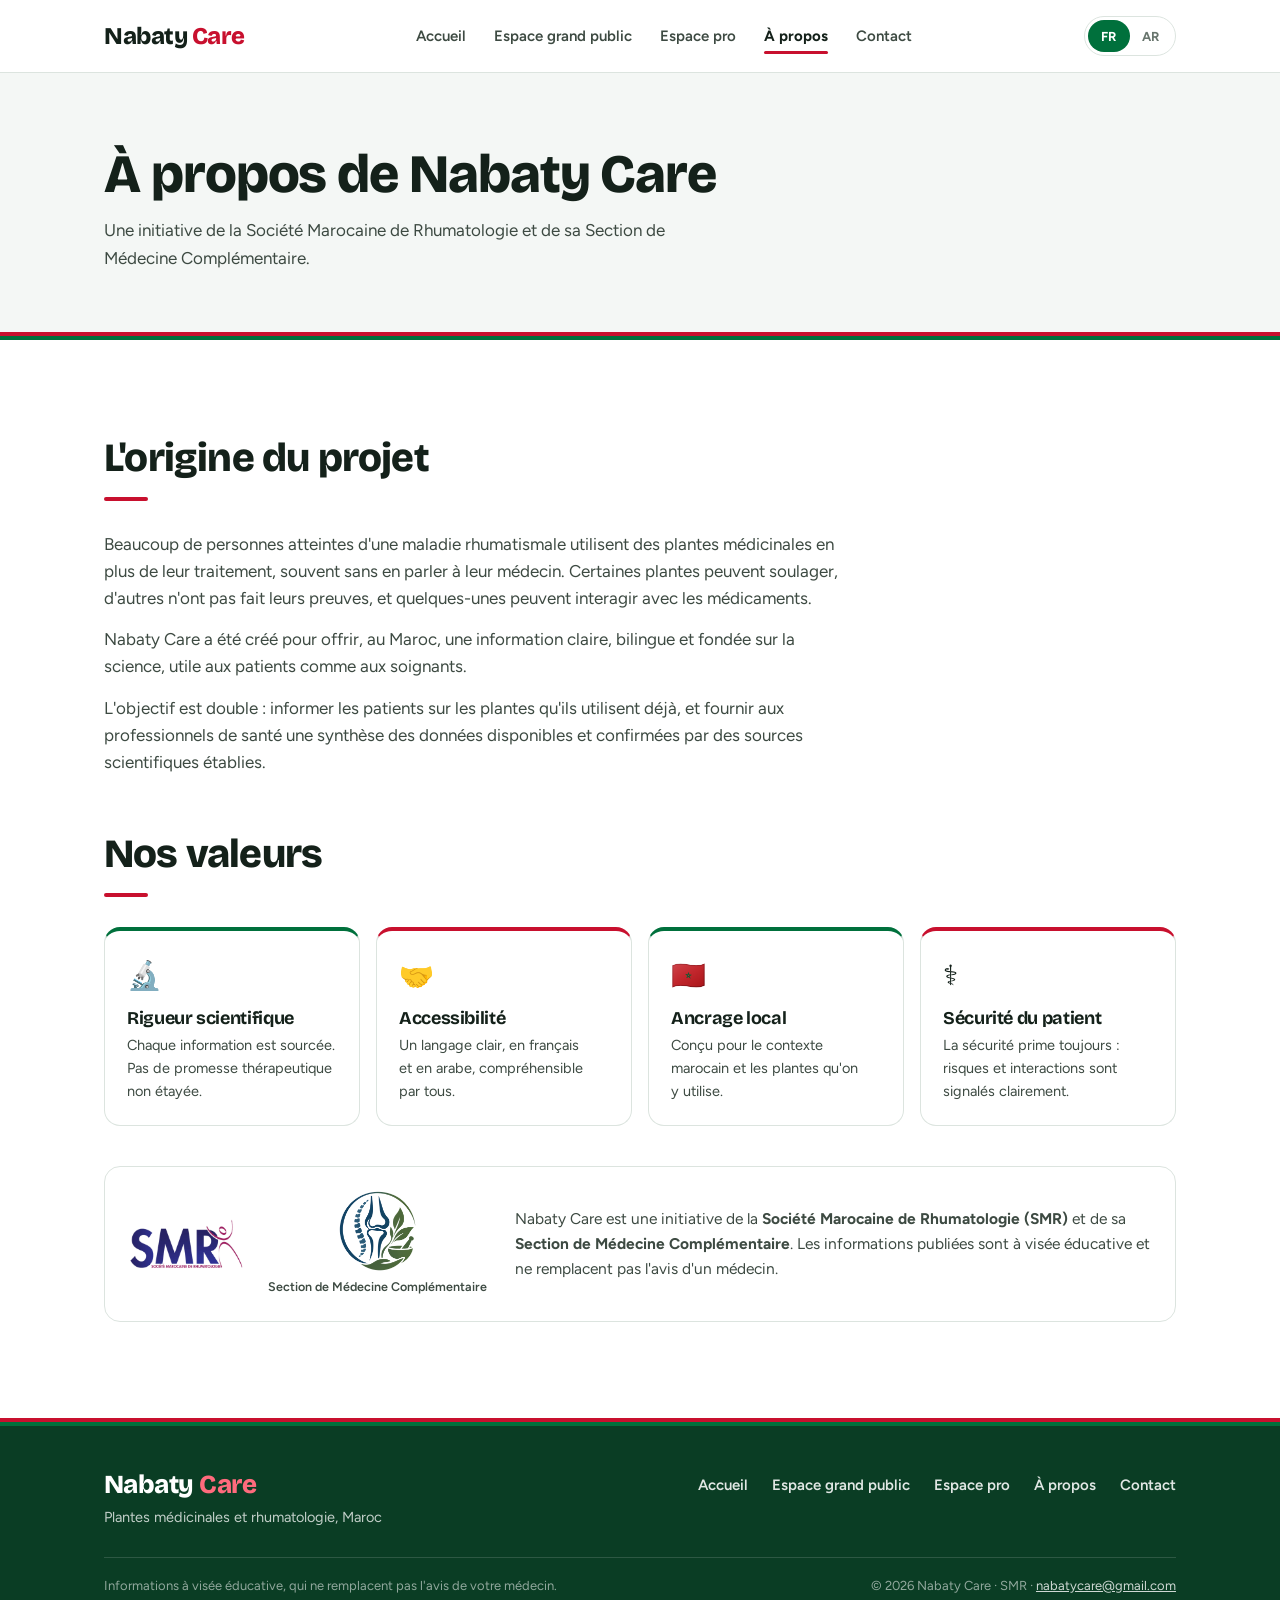
==== commit 517ae273: "Add files via upload" ====
--- a/apropos.html
+++ b/apropos.html
@@ -52,7 +52,7 @@
   </div>
 
   <div class="affil">
-    <div class="logos"><img class="smr" src="logo-smr.png" alt="Société Marocaine de Rhumatologie"><img class="sec" src="logo-section.png" alt="Section de Médecine Complémentaire"></div>
+    <div class="logos"><img class="smr" src="logo-smr.png" alt="Société Marocaine de Rhumatologie"><figure class="sec-fig"><img class="sec" src="logo-section.png" alt="Section de Médecine Complémentaire"><figcaption><span data-l="fr">Section de Médecine Complémentaire</span><span data-l="ar">قسم الطب التكميلي</span></figcaption></figure></div>
     <p data-l="fr">Nabaty Care est une initiative de la <strong>Société Marocaine de Rhumatologie (SMR)</strong> et de sa <strong>Section de Médecine Complémentaire</strong>. Les informations publiées sont à visée éducative et ne remplacent pas l'avis d'un médecin.</p><p data-l="ar">Nabaty Care مبادرة من <strong>الجمعية المغربية لطب الروماتيزم</strong> و<strong>قسم الطب التكميلي</strong> التابع لها. المعلومات المنشورة ذات طابع تثقيفي ولا تعوّض رأي الطبيب.</p>
   </div>
 </div></section>
--- a/nabatyric.css
+++ b/nabatyric.css
@@ -336,3 +336,88 @@
 .mini .ar{font-family:var(--f-ar);color:var(--mid);font-size:16px}
 table.list td.ar,table.list td:last-child{white-space:nowrap}
 @media(max-width:600px){table.list td.lat,table.list th:nth-child(2){display:none}table.list td,table.list th{padding-left:8px;padding-right:8px}}
+
+/* =========== v2 : logos, volets grand public, monographie pro =========== */
+.sec-fig{display:flex;flex-direction:column;align-items:center;gap:6px;margin:0}
+.sec-fig figcaption{font-size:12.5px;font-weight:600;color:var(--mid)}
+.partners img.sec{height:96px}
+.affil img.sec{height:80px}
+
+/* Volets dépliables (grand public) */
+.volet{border:1px solid var(--line);border-inline-start:5px solid var(--green);border-radius:12px;margin-bottom:14px;background:#fff}
+.volet>summary{list-style:none;cursor:pointer;padding:18px 22px;font:700 20px var(--f-display);letter-spacing:-.01em;display:flex;justify-content:space-between;align-items:center;gap:16px}
+.l-ar .volet>summary{font-family:var(--f-ar-display);letter-spacing:0}
+.volet>summary::-webkit-details-marker{display:none}
+.volet>summary::after{content:'';width:10px;height:10px;border-right:2.5px solid var(--green);border-bottom:2.5px solid var(--green);transform:rotate(45deg);flex-shrink:0;transition:transform .2s;margin-top:-4px}
+.volet[open]>summary::after{transform:rotate(225deg);margin-top:4px}
+.volet-body{padding:0 22px 22px}
+.volet-body p+p{margin-top:10px}
+.volet-body ul{padding-inline-start:20px;margin-top:6px}
+.volet-body li{margin:6px 0}
+.volet .refs li{font-size:13.5px!important}
+sup.r a{font-size:11.5px;font-weight:700;color:var(--green);text-decoration:none;padding:0 1px}
+
+/* Monographie : en-tête */
+.mono-head{background:var(--paper);padding:clamp(28px,4vw,44px) 0 clamp(32px,4vw,48px)}
+.mono-head h1{font-size:clamp(42px,6vw,68px);font-weight:800;line-height:1;margin-bottom:22px}
+.ident{display:grid;grid-template-columns:repeat(3,auto) 1fr;gap:14px 36px;margin-bottom:22px}
+.ident dt{font-size:12.5px;font-weight:700;color:var(--soft);margin-bottom:2px}
+.ident dd{font-size:16px}
+.ident .arn{font-family:var(--f-ar);font-size:17px}
+@media(max-width:900px){.ident{grid-template-columns:1fr 1fr}}
+@media(max-width:520px){.ident{grid-template-columns:1fr}}
+.caution{background:#fff;border:1px solid #F2C6CC;border-left:5px solid var(--red);border-radius:0 12px 12px 0;padding:14px 18px;font-size:15.5px;max-width:860px}
+.caution strong{color:var(--red-dark);margin-right:8px}
+
+/* Monographie : panneaux */
+.mono-main{min-width:0}
+.tools{display:flex;justify-content:flex-end;gap:8px;margin-bottom:14px}
+.tools button{border:1px solid var(--line);background:#fff;border-radius:8px;padding:7px 14px;font:600 13.5px var(--f-body);color:var(--green);cursor:pointer}
+.tools button:hover{border-color:var(--green)}
+.panel{border:1px solid var(--line);border-radius:14px;margin-bottom:18px;background:#fff;scroll-margin-top:calc(var(--nav-h) + 16px);overflow:hidden}
+.panel>summary{list-style:none;cursor:pointer;background:var(--paper);padding:14px 22px;display:flex;justify-content:space-between;align-items:center;border-bottom:1px solid transparent}
+.panel[open]>summary{border-bottom-color:var(--line)}
+.panel>summary::-webkit-details-marker{display:none}
+.panel>summary h2{font-size:21px;margin:0;padding:0;border:0}
+.panel>summary::after{content:'';width:9px;height:9px;border-right:2.5px solid var(--soft);border-bottom:2.5px solid var(--soft);transform:rotate(45deg);transition:transform .2s;margin-top:-4px}
+.panel[open]>summary::after{transform:rotate(225deg);margin-top:4px}
+.panel-body{padding:22px 24px 24px;font-size:16.5px;line-height:1.7}
+.panel-body h3{font-size:17px;margin:20px 0 6px}
+.panel-body h3:first-child{margin-top:0}
+.panel-body p+p{margin-top:12px}
+.panel-body ul{padding-left:20px}
+.panel-body li{margin:7px 0}
+.pill{display:inline-block;font-size:12.5px;font-weight:700;padding:4px 11px;border-radius:999px;white-space:nowrap;letter-spacing:.01em}
+.pill.ok{background:var(--green);color:#fff}
+.pill.warn{background:#F2B33D;color:#3a2700}
+.pill.bad{background:var(--red);color:#fff}
+.safe-row{display:grid;grid-template-columns:130px 1fr;gap:16px;align-items:start;padding:12px 0;border-bottom:1px solid var(--line)}
+.safe-row:last-child{border:0}
+.safe-row .pill{justify-self:start;margin-top:3px}
+@media(max-width:520px){.safe-row{grid-template-columns:1fr;gap:6px}}
+.indication{padding:4px 0 22px;border-bottom:1px solid var(--line);margin-bottom:20px}
+.indication:last-child{border:0;margin:0;padding-bottom:0}
+.ind-head{display:flex;align-items:center;gap:12px;flex-wrap:wrap;margin-bottom:8px}
+.ind-head h3{margin:0!important;font-size:19px}
+.study{border:1px solid var(--line);border-radius:10px;margin-top:10px;background:var(--paper)}
+.study>summary{list-style:none;cursor:pointer;padding:11px 16px;display:flex;flex-wrap:wrap;gap:4px 14px;align-items:baseline}
+.study>summary::-webkit-details-marker{display:none}
+.study>summary::before{content:'+';font-weight:800;color:var(--green);width:12px}
+.study[open]>summary::before{content:'−'}
+.st-t{font-weight:700}
+.st-m{font-size:14px;color:var(--soft)}
+.st-b{padding:0 16px 14px 42px;font-size:15.5px}
+.forms{display:grid;grid-template-columns:1fr 1fr;gap:10px}
+.forms div{border:1px solid var(--line);border-radius:10px;padding:12px 14px;display:flex;flex-direction:column}
+.forms span{font-size:14.5px;color:var(--mid)}
+@media(max-width:600px){.forms{grid-template-columns:1fr}}
+.inter-card{border:1px solid var(--line);border-left:5px solid #F2B33D;border-radius:0 12px 12px 0;padding:16px 18px;margin-bottom:12px;scroll-margin-top:calc(var(--nav-h) + 80px)}
+.inter-card.hl,.inter-card:target{background:#FFF7DC;border-color:#E9C46A}
+.ic-head{display:flex;align-items:center;gap:12px;flex-wrap:wrap}
+.ic-head h3{margin:0!important;font-size:18px}
+.ic-sub{font-size:14px;color:var(--soft);margin-top:2px}
+.inter-card p+p{margin-top:6px}
+.panel .reco{border:1px solid var(--line);border-left:5px solid var(--line);border-radius:0 12px 12px 0;padding:14px 18px;margin:0 0 10px}
+.panel .reco p{font-size:15.5px}
+.panel .refs li{padding-left:34px}
+sup.r{unicode-bidi:isolate;direction:ltr}
